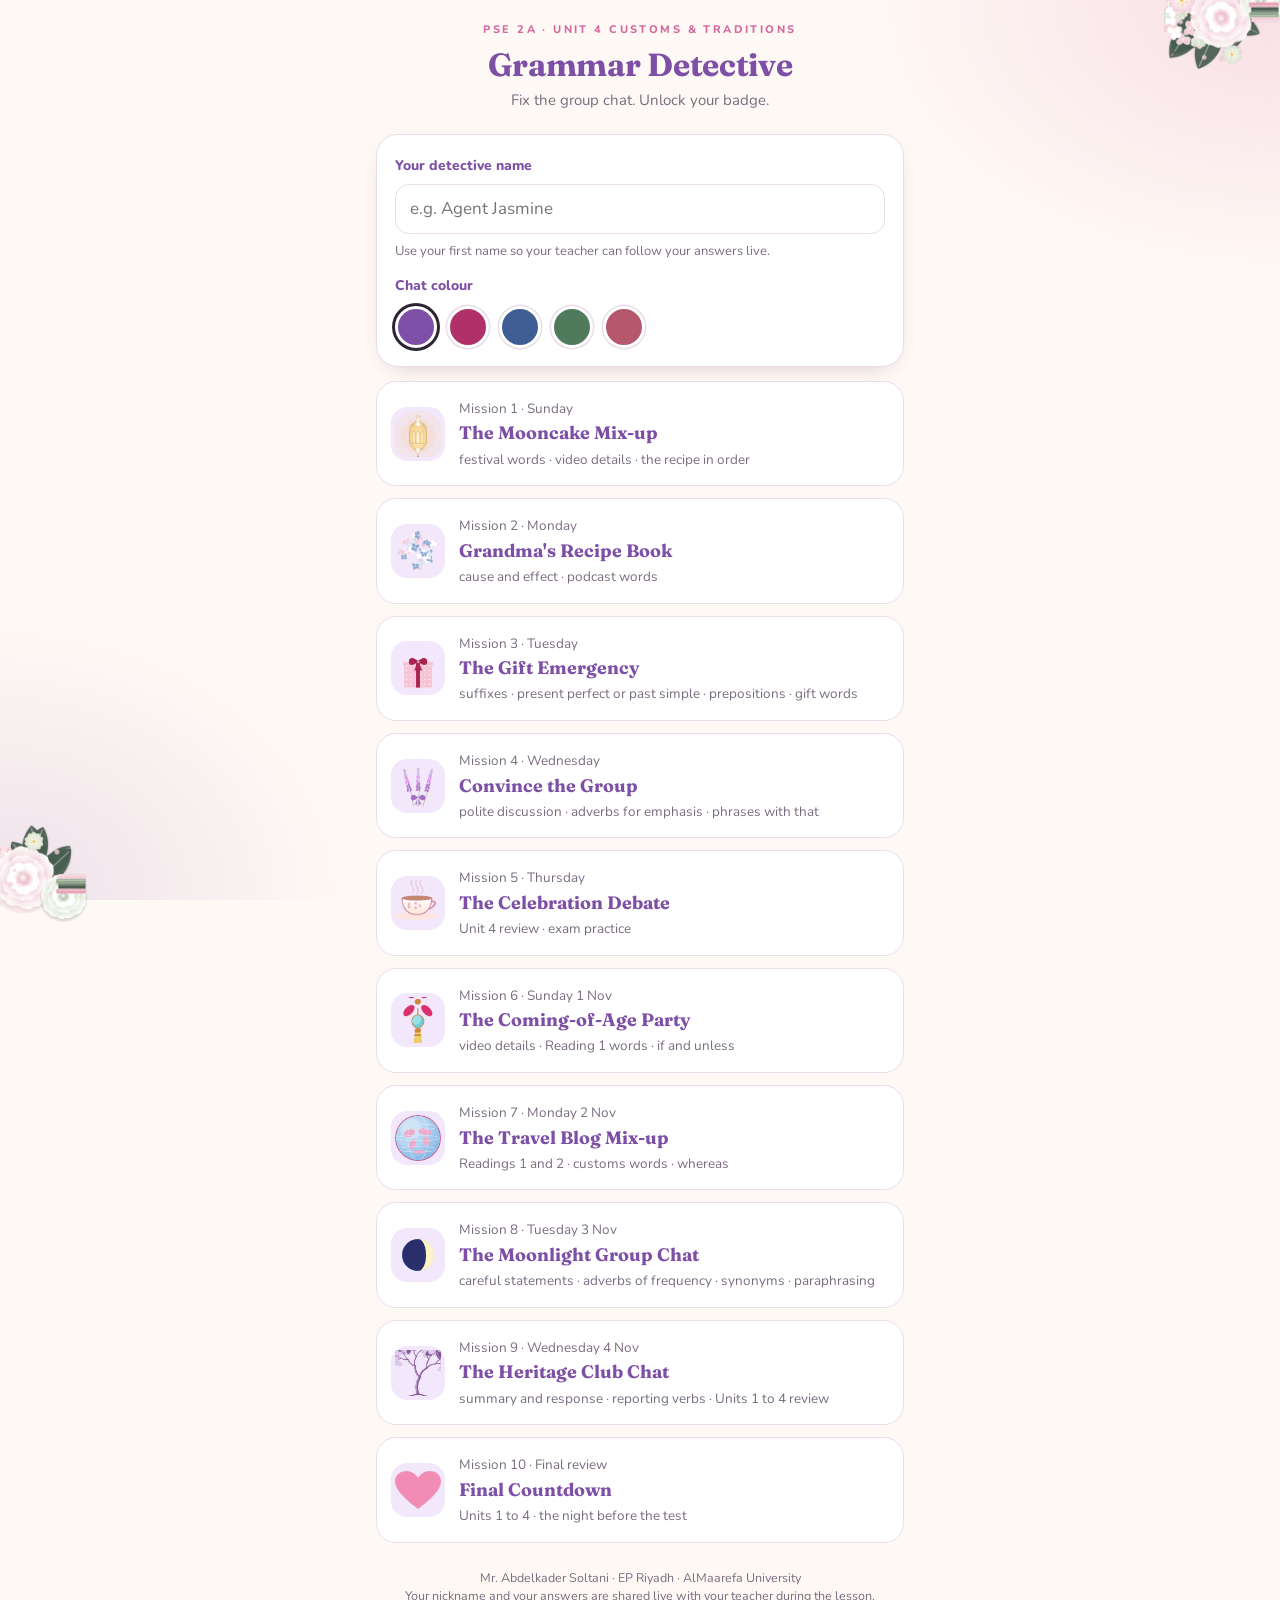
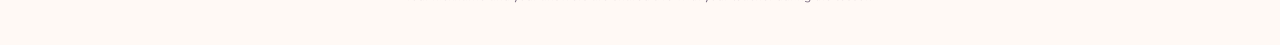
==== index.html @ 307ad235 "Add PSE 1A mission 16 (Route Map) Co-Authored-By: Claude Opus 5.5 <noreply@anthropic.com> Claude-Ses" ====
<!doctype html>
<html lang="en">
<head>
<meta charset="utf-8">
<meta name="viewport" content="width=device-width,initial-scale=1,viewport-fit=cover">
<meta name="robots" content="noindex">
<title>Grammar Detective</title>
<link rel="preconnect" href="https://fonts.googleapis.com">
<link rel="stylesheet" href="https://fonts.googleapis.com/css2?family=Fraunces:opsz,wght@9..144,600;9..144,700&family=Nunito:wght@400;600;700;800&display=swap">
<style>
:root{--ink:#2E2433;--muted:#7A6C80;--paper:#FFF9F5;--card:#FFFFFF;--line:#EADDE8;--good:#3E8E5E;--bad:#C2416B;
  --p:#7E4FA6;--p2:#D46A9F;--soft:#F3E8FB;--bubble:#F7EEFB;--display:"Fraunces",Georgia,serif;--body:"Nunito","Segoe UI",Arial,sans-serif}
[data-c="rose"]{--p:#B0306A;--p2:#E96A98;--soft:#FDE6EF;--bubble:#FFF0F5}
[data-c="pearl"]{--p:#3F5F94;--p2:#D27A9E;--soft:#E6EEF9;--bubble:#EEF3FB}
[data-c="sage"]{--p:#4F7A5C;--p2:#D98AA0;--soft:#E6F0E2;--bubble:#EFF6EC}
[data-c="peach"]{--p:#B5586E;--p2:#E08A6C;--soft:#FFE6DD;--bubble:#FFF1EC}
/*SPORT9*/
[data-c="navy"]{--p:#1F2170;--p2:#D61A96;--soft:#E8E9FB;--bubble:#F2F3FF}
[data-c="magenta"]{--p:#A8106F;--p2:#1A8FAB;--soft:#FBE3F2;--bubble:#FFF0F8}
[data-c="teal"]{--p:#0B6478;--p2:#D61A96;--soft:#DDF4F8;--bubble:#EEFAFC}
[data-c="violet"]{--p:#3E3FC4;--p2:#00A896;--soft:#E7E5FB;--bubble:#F3F2FF}
[data-c="green"]{--p:#0B6E55;--p2:#C8068C;--soft:#DFF5EC;--bubble:#EEFAF5}
body.sport{--paper:#F6F7FF;--line:#DADCF2;--display:"Trebuchet MS","Segoe UI",Arial,sans-serif}
body.sport .deco{display:none}
body.sport::after{content:"";position:fixed;top:-26px;right:-34px;width:140px;height:96px;pointer-events:none;z-index:0;opacity:.6;background:linear-gradient(125deg,transparent 0 28%,#F21AA9 28% 38%,transparent 38% 44%,#23D3DE 44% 54%,transparent 54% 60%,#DFF55F 60% 70%,transparent 70%)}
body.sport header::after{content:"";display:block;width:120px;height:6px;margin:10px auto 0;border-radius:6px;background:linear-gradient(90deg,#3E3FC4 0 25%,#F21AA9 25% 50%,#23D3DE 50% 75%,#DFF55F 75%)}
body.sport h1{letter-spacing:0}
*{box-sizing:border-box}html,body{margin:0}
body{font-family:var(--body);color:var(--ink);background:var(--paper);min-height:100vh;font-size:17px;line-height:1.45}
body::before{content:"";position:fixed;inset:0;pointer-events:none;background:radial-gradient(600px 400px at 100% 0%,color-mix(in srgb,var(--p2) 18%,transparent),transparent 70%),radial-gradient(500px 400px at 0% 100%,color-mix(in srgb,var(--p) 14%,transparent),transparent 70%)}
.wrap{position:relative;max-width:560px;margin:0 auto;padding:0 16px 40px}
.deco{position:fixed;width:150px;pointer-events:none;opacity:.95;z-index:0}.deco.l{left:-34px;bottom:-26px}.deco.r{right:-34px;top:-30px;transform:rotate(180deg)}
header{position:relative;z-index:1;padding:22px 0 8px;text-align:center}
.kick{font-size:11px;letter-spacing:.22em;font-weight:800;color:var(--p2);text-transform:uppercase}
h1{font-family:var(--display);font-size:32px;margin:4px 0 2px;color:var(--p);letter-spacing:-.01em}
.sub{color:var(--muted);font-size:15px;margin:0}
main{position:relative;z-index:1}
.card{background:var(--card);border:1.5px solid var(--line);border-radius:22px;padding:18px;box-shadow:0 8px 24px -14px rgba(60,20,70,.35);margin:14px 0}
label{font-weight:800;font-size:14px;color:var(--p)}
input[type=text]{width:100%;font:inherit;padding:12px 14px;border-radius:14px;border:1.5px solid var(--line);background:#fff;margin:6px 0 2px}
input[type=text]:focus{outline:3px solid color-mix(in srgb,var(--p) 30%,transparent);border-color:var(--p)}
.swatches{display:flex;gap:10px;margin-top:8px;flex-wrap:wrap}
.sw{width:42px;height:42px;border-radius:50%;border:3px solid #fff;box-shadow:0 0 0 1.5px var(--line);cursor:pointer;padding:0}
.sw[aria-pressed="true"]{box-shadow:0 0 0 3px var(--ink)}
.hint{font-size:13px;color:var(--muted);margin-top:6px}
.missions{display:grid;gap:12px}
.mission{display:flex;gap:14px;align-items:center;text-align:left;width:100%;font:inherit;color:inherit;background:#fff;border:1.5px solid var(--line);border-radius:20px;padding:14px;cursor:pointer;transition:transform .15s}
.mission:hover,.mission:focus-visible{transform:translateY(-2px);border-color:var(--p);outline:none}
.mission .ic{flex:0 0 54px;height:54px;border-radius:16px;background:var(--soft);display:grid;place-items:center;overflow:hidden}
.mission .ic img{width:46px;height:46px;object-fit:contain}
.mission b{display:block;font-family:var(--display);font-size:18px;color:var(--p)}
.mission small{color:var(--muted);font-size:13.5px}
.mission .badge{margin-left:auto;font-size:13px;font-weight:800;color:var(--good);white-space:nowrap}
.today{border-color:var(--p2);box-shadow:0 0 0 3px color-mix(in srgb,var(--p2) 25%,transparent)}
.tag{display:inline-block;font-size:11px;font-weight:800;letter-spacing:.08em;color:#fff;background:var(--p2);border-radius:999px;padding:2px 8px;margin-left:6px;vertical-align:2px}
/* chat */
.top{display:flex;align-items:center;gap:10px;position:sticky;top:0;z-index:5;background:color-mix(in srgb,var(--paper) 92%,transparent);backdrop-filter:blur(6px);padding:10px 0;margin:0 -16px;padding-left:16px;padding-right:16px;border-bottom:1px solid var(--line)}
.back{font:inherit;font-weight:800;border:0;background:var(--soft);color:var(--p);border-radius:12px;padding:8px 12px;cursor:pointer}
.grp{flex:1;min-width:0}.grp b{display:block;font-size:15px}.grp small{color:var(--muted);font-size:12.5px}
.prog{display:flex;gap:4px;margin-top:4px}.prog i{flex:1;height:5px;border-radius:9px;background:var(--line)}.prog i.ok{background:var(--good)}.prog i.ko{background:var(--p2)}.prog i.now{background:var(--p)}
.chat{display:flex;flex-direction:column;gap:8px;padding:14px 0 8px}
.msg{max-width:86%;padding:10px 13px;border-radius:18px 18px 18px 6px;background:#fff;border:1px solid var(--line);animation:pop .3s ease-out;font-size:16px}
.msg .who{display:block;font-size:12px;font-weight:800;margin-bottom:2px}
.msg.me{align-self:flex-end;background:var(--p);color:#fff;border-color:var(--p);border-radius:18px 18px 6px 18px}
.msg.me .who{color:#fff;opacity:.85}
.msg.sys{align-self:center;background:var(--soft);border:0;font-size:13px;color:var(--p);font-weight:700;border-radius:999px;padding:5px 12px}
.msg .wrong{background:color-mix(in srgb,var(--bad) 14%,#fff);border-bottom:2px dashed var(--bad);padding:0 3px;border-radius:4px}
.typing{align-self:flex-start;background:#fff;border:1px solid var(--line);border-radius:18px;padding:10px 14px;display:flex;gap:4px}
.typing i{width:7px;height:7px;border-radius:50%;background:var(--muted);animation:blink 1s infinite}.typing i:nth-child(2){animation-delay:.15s}.typing i:nth-child(3){animation-delay:.3s}
@keyframes blink{0%,100%{opacity:.25}50%{opacity:1}}
@keyframes pop{from{opacity:0;transform:translateY(8px) scale(.98)}to{opacity:1;transform:none}}
.task{background:#fff;border:2px solid var(--p);border-radius:22px;padding:16px;margin-top:6px;animation:pop .3s ease-out}
.task h2{font-family:var(--display);font-size:19px;margin:0 0 4px;color:var(--p)}
.task p.q{margin:0 0 12px;font-weight:700}
.opts{display:grid;gap:9px}
.opt{font:inherit;text-align:left;width:100%;padding:12px 14px;border-radius:14px;border:1.5px solid var(--line);background:var(--bubble);cursor:pointer;color:var(--ink)}
.opt:hover,.opt:focus-visible{border-color:var(--p);outline:none}
.opt.ok{background:color-mix(in srgb,var(--good) 16%,#fff);border-color:var(--good);font-weight:800}
.opt.ko{background:color-mix(in srgb,var(--bad) 12%,#fff);border-color:var(--bad);text-decoration:line-through;opacity:.75}
.tiles,.built{display:flex;flex-wrap:wrap;gap:8px}
.built{min-height:52px;border:2px dashed var(--line);border-radius:14px;padding:8px;margin-bottom:10px;background:var(--bubble)}
.tile{font:inherit;font-weight:700;padding:8px 12px;border-radius:12px;border:1.5px solid var(--line);background:#fff;cursor:pointer;color:var(--ink)}
.tile:disabled{opacity:.25;cursor:default}
.built .tile{background:var(--p);color:#fff;border-color:var(--p)}
.row{display:flex;gap:8px;margin-top:12px;flex-wrap:wrap}
.btn{font:inherit;font-weight:800;border:0;border-radius:14px;padding:11px 16px;cursor:pointer;background:var(--p);color:#fff}
.btn.ghost{background:var(--soft);color:var(--p)}
.btn:disabled{opacity:.4;cursor:default}
.fb{margin-top:12px;border-radius:14px;padding:11px 13px;font-size:15px;animation:pop .25s ease-out}
.fb.ok{background:color-mix(in srgb,var(--good) 12%,#fff);border:1.5px solid var(--good)}
.fb.ko{background:color-mix(in srgb,var(--bad) 9%,#fff);border:1.5px solid var(--bad)}
.fb.clue{background:#FFF8E6;border:1.5px dashed #D9A93B}
.shake{animation:shake .35s}@keyframes shake{25%{transform:translateX(-6px)}75%{transform:translateX(6px)}}
.nohint{font-size:12px;font-weight:800;letter-spacing:.06em;color:var(--p2);text-transform:uppercase}
.end{text-align:center}
.medal{width:150px;height:150px;margin:6px auto 8px;border-radius:50%;display:grid;place-items:center;background:radial-gradient(circle at 35% 30%,#fff,var(--soft) 55%,var(--p2));box-shadow:0 0 0 6px #fff,0 0 0 8px var(--p),0 14px 30px -12px var(--p);font-size:62px;animation:pop .5s}
.stars{font-size:30px;color:#E0A526;letter-spacing:4px}.stars .off{color:var(--line)}
.key li{margin:6px 0}.key b{color:var(--good)}
footer{text-align:center;color:var(--muted);font-size:12.5px;margin-top:26px;position:relative;z-index:1}

/* ---------- teacher live board ---------- */
body.live .wrap{max-width:1200px}
body.live .deco{width:120px}
.lv-bar{display:flex;align-items:center;gap:10px;flex-wrap:wrap;justify-content:space-between;margin:6px 0 4px}
.lv-tabs{display:flex;gap:6px;flex-wrap:wrap}
.lv-tabs button{font:inherit;font-weight:800;font-size:14px;border:1.5px solid var(--line);background:#fff;color:var(--p);border-radius:999px;padding:7px 14px;cursor:pointer}
.lv-tabs button[aria-pressed="true"]{background:var(--p);border-color:var(--p);color:#fff}
.lv-tools{display:flex;gap:8px;flex-wrap:wrap;align-items:center}
.lv-tools .btn{padding:8px 14px;font-size:14px}
.dot{display:inline-flex;align-items:center;gap:7px;font-weight:800;font-size:13px;padding:6px 12px;border-radius:999px;background:#fff;border:1.5px solid var(--line);color:var(--muted)}
.dot i{width:10px;height:10px;border-radius:50%;background:#E0A526}
.dot.on{color:var(--good)}.dot.on i{background:var(--good);animation:blink 1.6s infinite}
.lv-link{font-size:14px;color:var(--muted);margin:2px 0 10px}.lv-link b{color:var(--p)}
.legend{display:flex;gap:14px;flex-wrap:wrap;font-size:13px;color:var(--muted);margin:4px 0 12px}
.legend span{display:inline-flex;align-items:center;gap:6px}.legend i{width:14px;height:14px;border-radius:4px;display:inline-block}
.lv-grid{display:grid;grid-template-columns:repeat(auto-fill,minmax(340px,1fr));gap:14px}
.stu{background:#fff;border:1.5px solid var(--line);border-radius:20px;padding:14px 16px;box-shadow:0 8px 24px -16px rgba(60,20,70,.35);animation:pop .3s}
.stu-h{display:flex;align-items:center;gap:10px}
.av{width:38px;height:38px;border-radius:50%;display:grid;place-items:center;color:#fff;font-weight:800;font-size:17px;flex:none}
.stu-h b{font-size:18px;flex:1;min-width:0;overflow:hidden;text-overflow:ellipsis;white-space:nowrap}
.sc{font-family:var(--display);font-size:30px;color:var(--p);line-height:1}.sc small{font-size:15px;color:var(--muted)}
.st{font-size:12.5px;font-weight:800;color:var(--muted)}.st.fin{color:var(--good)}
.cells{display:grid;grid-template-columns:repeat(8,1fr);gap:6px;margin:12px 0 8px}
.cell{position:relative;aspect-ratio:1;border-radius:10px;display:grid;place-items:center;font-weight:800;font-size:15px;background:#F4EEF6;color:#B7A9BD}
.cell.now{background:#fff;color:var(--p);box-shadow:inset 0 0 0 2.5px var(--p);animation:blink 1.4s infinite}
.cell.ok{background:#3E8E5E;color:#fff}.cell.late{background:#E0A526;color:#fff}.cell.bad{background:#C2416B;color:#fff;animation:none}
.cell .bulb{position:absolute;top:-7px;right:-6px;font-size:13px}
.cell .n{position:absolute;bottom:-7px;right:-5px;background:#C2416B;color:#fff;font-size:10px;border-radius:999px;padding:0 5px;border:1.5px solid #fff}
.lastans{font-size:13.5px;color:var(--muted);min-height:20px}.lastans b.k{color:var(--bad)}.lastans b.g{color:var(--good)}
.lv-h2{font-family:var(--display);color:var(--p);font-size:22px;margin:22px 0 4px}
.lv-sub{font-size:13.5px;color:var(--muted);margin:0 0 10px}
.lv-sum{display:grid;grid-template-columns:repeat(auto-fill,minmax(270px,1fr));gap:12px}
.ch{background:#fff;border:1.5px solid var(--line);border-radius:18px;padding:12px 14px;position:relative}
.ch.hot{border-color:var(--bad);box-shadow:0 0 0 3px color-mix(in srgb,var(--bad) 15%,transparent)}
.ch .tag{position:absolute;top:-10px;right:12px;background:var(--bad);color:#fff;font-size:11px;font-weight:800;letter-spacing:.06em;padding:3px 9px;border-radius:999px}
.ch-h{display:flex;gap:8px;align-items:flex-start;font-size:14px}.ch-h .num{flex:none;width:26px;height:26px;border-radius:50%;background:var(--p);color:#fff;display:grid;place-items:center;font-weight:800;font-size:13px}
.ch .wrong{background:color-mix(in srgb,var(--bad) 14%,#fff);border-bottom:2px dashed var(--bad);padding:0 3px;border-radius:4px}
.ch-a{font-size:13.5px;margin:6px 0 0;color:var(--good);font-weight:800}
.stats{display:flex;gap:6px;flex-wrap:wrap;margin-top:8px}.stats span{font-size:12.5px;font-weight:800;border-radius:999px;padding:3px 9px}
.stats .g{background:#E5F3EA;color:#2F7A4B}.stats .a{background:#FDF2D9;color:#9A6B06}.stats .r{background:#FBE3EB;color:#A8325A}.stats .c{background:#F3EEF5;color:var(--muted)}
.wr{margin-top:8px;font-size:13px;color:var(--ink)}.wr q{background:#FBE3EB;border-radius:6px;padding:1px 6px;margin:2px 4px 2px 0;display:inline-block;quotes:none;color:#A8325A}
.feed{background:#fff;border:1.5px solid var(--line);border-radius:18px;padding:6px 14px;max-height:280px;overflow:auto}
.feed div{display:flex;gap:10px;align-items:baseline;font-size:14px;padding:6px 0;border-bottom:1px dashed var(--line)}.feed div:last-child{border:0}
.feed time{font-size:12.5px;color:var(--muted);flex:none;width:70px;font-variant-numeric:tabular-nums}.feed .who{font-weight:800;flex:none}
.empty{text-align:center;padding:30px 16px;color:var(--muted);background:#fff;border:1.5px dashed var(--line);border-radius:20px}
.podium{position:fixed;inset:0;z-index:20;background:color-mix(in srgb,var(--p) 88%,#000);display:grid;place-items:center;animation:pop .35s}
.podium .in{text-align:center;color:#fff;width:min(900px,94vw)}
.podium h2{font-family:var(--display);font-size:40px;margin:0 0 26px}
.steps{display:flex;align-items:flex-end;justify-content:center;gap:16px}
.step{flex:1;max-width:240px}.step .nm{font-weight:800;font-size:22px;margin-bottom:8px}.step .pts{font-size:16px;opacity:.9;margin-bottom:10px}
.step .blk{border-radius:18px 18px 6px 6px;display:grid;place-items:center;font-family:var(--display);font-size:54px;color:var(--p);background:#fff}
.step.p1 .blk{height:230px;background:#FFE7A3}.step.p2 .blk{height:170px;background:#F3EEF5}.step.p3 .blk{height:130px;background:#FBD9C6}
.podium .btn{margin-top:28px;background:#fff;color:var(--p)}
@media (prefers-reduced-motion:reduce){*{animation:none!important;transition:none!important}}
</style>
</head>
<body data-c="lilac">
<img class="deco r" src="[data-uri]" alt="">
<img class="deco l" src="[data-uri]" alt="">
<div class="wrap">
<header>
  <div class="kick">PSE 2A · Unit 4 Customs &amp; Traditions</div>
  <h1>Grammar Detective</h1>
  <p class="sub">Fix the group chat. Unlock your badge.</p>
</header>
<main id="app"></main>
<footer>Mr. Abdelkader Soltani · EP Riyadh · AlMaarefa University<br><span id="privacy">Your nickname and your answers are shared live with your teacher during the lesson.</span></footer>
</div>
<script>
const IMG = { /*IMG9*/ m11: '[data-uri]', m12: '[data-uri]', m13: '[data-uri]', m14: '[data-uri]', m15: '[data-uri]', m16: '[data-uri]', m17: '[data-uri]', m18: '[data-uri]', m19: '[data-uri]', m20: '[data-uri]',  m1: '[data-uri]', m2: '[data-uri]', m3: '[data-uri]', m4: '[data-uri]', m5: '[data-uri]', m6: '[data-uri]', m7: '[data-uri]', m8: '[data-uri]', m9: '[data-uri]', m10: '[data-uri]' };
const FRIENDS = { Reem: '#B0306A', Dana: '#3F5F94', Lama: '#4F7A5C', Noura: '#B5586E', Jood: '#7E4FA6' };
// Each challenge: who says the message, the message (with [[wrong part]] marked), the task, type, options/answer, clue, why.
const MISSIONS = [
 { id: 1, day: 'Sunday', title: 'The Mooncake Mix-up', group: 'Prep Year Girls', focus: 'festival words · video details · the recipe in order',
   intro: [['Reem', 'Girls, did you understand the moon cake video? I wrote some notes but I think I made mistakes 😅'], ['Dana', 'Send them! Let\'s fix them together.']],
   items: [
    { who: 'Reem', msg: 'It is traditionally a [[lantern]] festival: it celebrates the rice and wheat.', q: 'Which word should Reem use?', type: 'choice', opts: ['harvest', 'filling', 'mould'], a: 0,
      clue: 'Farmers cut and collect their crops at this time of year.', why: 'A harvest festival celebrates the crops: the rice and wheat that people grew that year.' },
    { who: 'Dana', msg: 'The chef wraps the filling in a thin [[mould]] of pastry.', q: 'Which word should Dana use?', type: 'choice', opts: ['layer', 'harvest', 'decoration'], a: 0,
      clue: 'It is thin and flat, and it covers something.', why: 'A layer is a thin, flat piece that covers something: a thin layer of pastry.' },
    { who: 'Lama', msg: 'Then he presses each cake into a wooden [[pastry]].', q: 'Which word should Lama use?', type: 'choice', opts: ['filling', 'mould', 'lantern'], a: 1,
      clue: 'We also use one to give ma\'amoul its shape.', why: 'A mould gives food its shape. We use a wooden mould for ma\'amoul too.' },
    { who: 'Noura', msg: 'Most people make moon cakes at home because the recipe is easy 😋', full: true, q: 'Fix Noura\'s message with the facts from the video.', type: 'choice',
      opts: ['Most people buy moon cakes because the recipe is quite complicated.', 'Most people make moon cakes at home because the recipe is quick.', 'Only chefs in Beijing eat moon cakes.'], a: 0,
      clue: 'The narrator says the recipe is "quite complicated".', why: 'Moon cakes are rarely made at home because the recipe is quite complicated, so most people buy them from a shop or a hotel.' },
    { who: 'Jood', msg: 'Where is the festival celebrated?', q: 'Answer Jood with the fact from the video.', type: 'choice',
      opts: ['Only in China.', 'By Chinese people across the world.', 'Only in Hong Kong hotels.'], a: 1,
      clue: 'The narrator says this in the first sentence.', why: '"The Mid-Autumn Festival is celebrated by Chinese people across the world."' },
    { who: 'Dana', msg: 'What does the chef do FIRST? 👩‍🍳', q: 'Choose the first step in the video.', type: 'choice',
      opts: ['He mixes butter with sugar to make a sweet paste.', 'He bakes the cakes in the oven.', 'He brushes the top with egg yolk.'], a: 0,
      clue: 'Before the filling goes inside the pastry, he has to make it.', why: 'First, he makes the filling: he mixes butter with sugar and adds other ingredients to make a thick, sweet paste.' },
    { who: 'Lama', msg: 'The decoration on top is brushed with [[milk]], so it turns golden brown.', q: 'Which word should Lama use?', type: 'choice', opts: ['egg yolk', 'butter', 'tea'], a: 0, noClue: true,
      why: 'The decoration is brushed with egg yolk. In the oven it turns a lovely golden brown.' },
    { who: 'Reem', msg: 'Last one! Build the final step and I\'ll post it on our class page 👇', q: 'Put the words in the right order.', type: 'build', tiles: ['Finally,', 'they leave', 'the cakes', 'for a day', 'or two.'],
      answer: 'Finally, they leave the cakes for a day or two.', noClue: true,
      why: 'Finally = the last step. The cakes are left for a day or two so the butter makes the pastry soft.' }
   ]},
 { id: 2, day: 'Monday', title: 'Grandma\'s Recipe Book', group: 'Prep Year Girls', focus: 'cause and effect · podcast words',
   intro: [['Jood', 'I\'m doing the anthropology podcast homework 🎧'], ['Noura', 'Me too. Why are traditions changing? Let\'s write causes and effects!']],
   items: [
    { who: 'Jood', msg: 'Some traditions [[interact]] because our way of life changes.', q: 'Which phrasal verb did Dr Lee use?', type: 'choice', opts: ['die out', 'grow up', 'find out'], a: 0,
      clue: 'It means "become rare and then disappear".', why: 'Some traditions die out because our way of life changes.' },
    { who: 'Noura', msg: '___ modern kitchens, people don\'t spend days cooking any more.', q: 'Complete Noura\'s message.', type: 'choice', opts: ['Due to', 'That\'s why', 'This means'], a: 0,
      clue: 'The gap comes before a noun phrase (modern kitchens). Which phrase goes before a noun?', why: 'Due to + noun phrase gives the CAUSE: Due to modern kitchens, ...' },
    { who: 'Reem', msg: 'You can find any recipe on the internet. ___ many people don\'t need cookery books.', q: 'Complete Reem\'s message.', type: 'choice', opts: ['Because of', 'Due to', 'This means that'], a: 2,
      clue: 'The gap is followed by a clause (subject + verb): many people don\'t need ...', why: 'This means (that) + clause introduces the EFFECT.' },
    { who: 'Lama', msg: 'Many families eat in restaurants [[because of they are busy]].', q: 'Fix Lama\'s message.', type: 'choice', opts: ['because they are busy', 'due to they are busy', 'that\'s why they are busy'], a: 0,
      clue: 'because + clause (subject + verb). because of + noun.', why: 'because + subject + verb: because they are busy. (because of their busy lives = also correct)' },
    { who: 'Dana', msg: 'My neighbourhood is very ___: people from many cultures live here.', q: 'Choose the podcast word.', type: 'choice', opts: ['political', 'multicultural', 'social'], a: 1,
      clue: 'multi = many. culture = ...', why: 'Multicultural = including people with many different customs and beliefs.' },
    { who: 'Noura', msg: 'Build my sentence for the homework 👇', q: 'Put the words in the right order.', type: 'build', tiles: ['Due to', 'technology,', 'people', 'send', 'messages', 'instead of cards.'],
      answer: 'Due to technology, people send messages instead of cards.', clue: 'Start with the cause: Due to + noun, then the effect.', why: 'Due to technology (cause), people send messages instead of cards (effect).' },
    { who: 'Jood', msg: 'Eid cards are rare now. The reason for this is ___ people send WhatsApp messages.', q: 'Complete the message.', type: 'choice', opts: ['that', 'because of', 'due to'], a: 0, noClue: true,
      why: 'The reason for this is (that) + clause.' },
    { who: 'Reem', msg: 'My mum works late on Wednesdays. ___ we order food that evening.', q: 'Complete the message.', type: 'choice', opts: ['Because of', 'That\'s why', 'Due to'], a: 1, noClue: true,
      why: 'That\'s why + clause introduces the EFFECT of the first sentence.' }
   ]},
 { id: 3, day: 'Tuesday', title: 'The Gift Emergency', group: 'Gift Squad', focus: 'suffixes · present perfect or past simple · prepositions · gift words',
   intro: [['Lama', 'EMERGENCY 🎁 Dana\'s graduation party is on Thursday and we have no gift!'], ['Jood', 'Calm down 😂 Let\'s plan. But first, my messages need fixing...']],
   items: [
    { who: 'Jood', msg: 'Have you ever [[receive]] a handmade gift?', q: 'Choose the correct form.', type: 'choice', opts: ['receive', 'received', 'receiving'], a: 1,
      clue: 'Present perfect = have / has + PAST PARTICIPLE.', why: 'Have you ever + past participle: Have you ever received ...?' },
    { who: 'Lama', msg: 'Yes! My cousin [[has given me a bracelet yesterday]].', q: 'Fix Lama\'s message.', type: 'choice', opts: ['gave me a bracelet yesterday', 'has gave me a bracelet yesterday', 'have given me a bracelet yesterday'], a: 0,
      clue: 'Look at the time word: yesterday. Is it a finished time?', why: 'A finished time (yesterday, last week) = past simple: she gave.' },
    { who: 'Reem', msg: 'Giving gifts is a very [[tradition]] custom here.', q: 'Which word form do we need?', type: 'choice', opts: ['tradition', 'traditional', 'traditionally'], a: 1,
      clue: 'We need an adjective before "custom". Which suffix makes adjectives?', why: 'tradition (noun) + -al = traditional (adjective).' },
    { who: 'Noura', msg: 'Is technology responsible [[of]] changing our gift traditions?', q: 'Which preposition goes with responsible?', type: 'choice', opts: ['for', 'to', 'with'], a: 0,
      clue: 'We heard it in Listening 2: "responsible ___ people\'s changing behaviour".', why: 'responsible for: learn the word together with its preposition.' },
    { who: 'Dana', msg: 'Technology [[changed]] the way we celebrate Eid. Now we send voice notes!', q: 'Fix Dana\'s message.', type: 'choice', opts: ['has changed', 'have changed', 'is changed'], a: 0,
      clue: 'No finished time, and the result is true NOW. Singular subject.', why: 'Present perfect for a past change with a present result: technology has changed.' },
    { who: 'Jood', msg: 'Ask Dana a question for the party 👇', q: 'Put the words in the right order to make a question.', type: 'build', tiles: ['Have', 'you', 'ever', 'been', 'to', 'a graduation party?'],
      answer: 'Have you ever been to a graduation party?', clue: 'Question: Have + you + ever + past participle ...?', why: 'Have + subject + ever + past participle: Have you ever been ...?' },
    { who: 'Lama', msg: 'I [[always enjoy]] choosing gifts for my friends, since I was a child.', q: 'Choose the best form.', type: 'choice', opts: ['have always enjoyed', 'always enjoyed', 'am always enjoy'], a: 0, noClue: true,
      why: 'From the past until now (since I was a child) = present perfect: I have always enjoyed.' },
    { who: 'Reem', msg: 'She remembered I love jasmine and pressed one for me. Such a [[thoughtless]] gift! 😍', q: 'Choose the right word.', type: 'choice', opts: ['thoughtful', 'thoughtless', 'commercial'], a: 0, noClue: true,
      why: 'thought + -ful (full of) = thoughtful: she thought about what you like. Thoughtless is the opposite.' }
   ]},
 { id: 4, day: 'Wednesday', title: 'Convince the Group', group: 'Seminar Group B', focus: 'polite discussion · adverbs for emphasis · phrases with that',
   intro: [['Noura', 'Topic for our seminar: "Have special occasions become too commercial?" 🤔'], ['Dana', 'I have opinions 😂 but let\'s be polite!']],
   items: [
    { who: 'Dana', msg: 'I see your point, [[so]] I think gifts are important.', q: 'Fix Dana\'s polite disagreement.', type: 'choice', opts: ['but', 'and', 'because'], a: 0,
      clue: 'First show respect, then give a DIFFERENT opinion.', why: 'I see your point, BUT ... introduces your own (different) opinion politely.' },
    { who: 'Reem', msg: 'I\'m sorry to ___, but can I say something?', q: 'Complete Reem\'s message.', type: 'choice', opts: ['interact', 'interrupt', 'interest'], a: 1,
      clue: 'It means to stop someone while they are speaking.', why: 'I\'m sorry to interrupt, but ... is a polite way to enter a discussion.' },
    { who: 'Lama', msg: 'Build my opinion 👇', q: 'Put the words in the right order.', type: 'build', tiles: ['I', 'strongly', 'believe', 'that', 'traditions', 'are important.'],
      answer: 'I strongly believe that traditions are important.', clue: 'The adverb goes before the verb: strongly believe.', why: 'I + strongly (adverb) + believe that + clause.' },
    { who: 'Noura', msg: 'Your idea is silly.', q: 'Noura is rude! Which is the POLITE way to disagree?', type: 'choice', opts: ['You\'re wrong.', 'You may be right, but I don\'t agree.', 'That\'s not true at all, stop.'], a: 1,
      clue: 'Respect the other opinion first, then use "but".', why: 'You may be right, but ... respects the other person before you disagree.' },
    { who: 'Jood', msg: '"Everybody knows that people buy gifts because it\'s an obligation."', q: 'Is this a personal opinion (P) or information from other people (O)?', type: 'choice', opts: ['P · personal opinion', 'O · other people'], a: 1,
      clue: 'Who knows? I, or everybody?', why: 'Everybody knows that ... refers to what other people think (O).' },
    { who: 'Dana', msg: 'Which one means I have VERY big doubts? 🤨', q: 'Choose the stronger sentence.', type: 'choice', opts: ['I\'m not really convinced.', 'I\'m really not convinced.'], a: 1,
      clue: 'The position of "really" changes the strength.', why: 'really not = very big doubts. not really = some doubts.' },
    { who: 'Reem', msg: 'I ___ agree. Gifts show you care about people.', q: 'Choose the adverb.', type: 'choice', opts: ['totally', 'total', 'totality'], a: 0, noClue: true,
      why: 'Adverbs for emphasis: I totally / completely agree.' },
    { who: 'Lama', msg: 'I want to share a fact I read, not my own opinion 📰', q: 'Which phrase introduces information from OTHER people?', type: 'choice', opts: ['I\'ve heard that ...', 'I strongly believe that ...', 'Personally, I think that ...'], a: 0, noClue: true,
      why: 'I\'ve heard that / Many people believe that / It\'s a well-known fact that = information from other people (O).' }
   ]},
 { id: 5, day: 'Thursday', title: 'The Celebration Debate', group: 'Prep Year Girls', focus: 'Unit 4 review · exam practice',
   intro: [['Jood', 'Big discussion today and then the review 💪'], ['Lama', 'Final check before the exam. No clues this time for some!']],
   items: [
    { who: 'Lama', msg: 'Due to [[people are busy]], many families buy their Eid sweets.', q: 'Fix Lama\'s message.', type: 'choice', opts: ['their busy lives', 'they are busy', 'because busy'], a: 0,
      clue: 'Due to + a NOUN phrase, not a clause.', why: 'Due to + noun phrase: due to their busy lives. (Because they are busy is also correct.)' },
    { who: 'Dana', msg: 'Shops are full of gifts before Eid. ___ some people think Eid has become too commercial.', q: 'Complete the message.', type: 'choice', opts: ['That\'s why', 'Because of', 'Due to'], a: 0,
      clue: 'A clause follows the gap, and it is the EFFECT.', why: 'That\'s why + clause = effect.' },
    { who: 'Reem', msg: 'Graduation gifts are very ___: young people need them for their new life.', q: 'Choose the word.', type: 'choice', opts: ['practical', 'practically', 'practice'], a: 0,
      clue: 'Adjective after "very".', why: 'practice (n) + -al = practical (adj).' },
    { who: 'Noura', msg: 'I [[never understood]] why some people spend so much on gifts.', q: 'Fix Noura\'s message (it is true from the past until now).', type: 'choice', opts: ['have never understood', 'never understand', 'have never understand'], a: 0,
      clue: 'have + never + past participle.', why: 'Present perfect: I have never understood (TM key, Exercise 5).' },
    { who: 'Jood', msg: 'You\'re wrong about gifts.', q: 'Make Jood polite.', type: 'choice', opts: ['I understand, but I see it differently.', 'No, you\'re wrong.', 'That\'s silly.'], a: 0,
      clue: 'Show you understand first.', why: 'I understand, but ... / I see your point, but ... are polite.' },
    { who: 'Lama', msg: 'Build my argument 👇', q: 'Put the words in the right order.', type: 'build', tiles: ['It\'s a', 'well-known fact', 'that', 'gifts', 'can be', 'expensive.'],
      answer: 'It\'s a well-known fact that gifts can be expensive.', clue: 'It\'s a well-known fact that + clause.', why: 'Phrases with that introduce an idea: It\'s a well-known fact that ...' },
    { who: 'Dana', msg: 'Buying gifts every holiday feels like an ___, not a choice.', q: 'Choose the word.', type: 'choice', opts: ['obligation', 'occasion', 'anniversary'], a: 0, noClue: true,
      why: 'An obligation = something you must do.' },
    { who: 'Reem', msg: 'I ___ disagree that we should stop giving gifts on Mother\'s Day.', q: 'Choose the adverb for emphasis.', type: 'choice', opts: ['absolutely', 'absolute', 'absolutly'], a: 0, noClue: true,
      why: 'I absolutely disagree (stress the adverb: ABsolutely).' }
   ]},
 { id: 6, day: 'Sunday 1 Nov', title: 'The Coming-of-Age Party', group: 'Prep Year Girls', focus: 'video details · Reading 1 words · if and unless',
   intro: [['Lama', 'Did you watch the coming-of-age video? My cousin in Seoul turned 19! 🎉'], ['Reem', 'Let\'s write her a card... but check my notes first 😅']],
   items: [
    { who: 'Reem', msg: 'In Korea, all 19-year-olds celebrate on the same [[month]].', q: 'Fix Reem\'s message with the fact from the video.', type: 'choice', opts: ['day', 'year', 'week'], a: 0,
      clue: 'Exercise 4, sentence 1: they all celebrate together.', why: 'South Korean 19-year-olds celebrate becoming adults on the same day.' },
    { who: 'Dana', msg: 'The traditional hair-changing ceremony is over [[100]] years old!', q: 'Fix Dana\'s number.', type: 'choice', opts: ['1,000', '10', '50'], a: 0,
      clue: 'It is a very, very old ritual: it dates back more than a thousand years.', why: 'The hair-changing ceremony is over 1,000 years old.' },
    { who: 'Lama', msg: 'At the end, the young people [[shake hands with]] their parents.', q: 'What do they really do?', type: 'choice', opts: ['bow to', 'run to', 'wave to'], a: 0,
      clue: 'They bend their body forward to show respect.', why: 'They bow to their parents: they bend forward to show respect.' },
    { who: 'Noura', msg: 'If you [[will visit]] Seoul in May, you will see the ceremony.', q: 'Choose the correct form.', type: 'choice', opts: ['visit', 'will visit', 'visited'], a: 0,
      clue: 'After if, we use the present, not will.', why: 'If + present, will + verb: If you visit Seoul in May, you will see the ceremony.' },
    { who: 'Jood', msg: '[[Unless you don\'t greet]] the oldest person first, my grandmother will be upset.', q: 'Fix Jood\'s message.', type: 'choice', opts: ['Unless you greet', 'Unless you will greet', 'If you greet'], a: 0,
      clue: 'Unless = if not. After unless, use a POSITIVE verb.', why: 'Unless you greet the oldest person first, ... (unless + positive present verb).' },
    { who: 'Reem', msg: 'Build the card message 👇', q: 'Put the words in the right order.', type: 'build', tiles: ['If you', 'come to', 'the party,', 'you will', 'meet', 'my cousins.'],
      answer: 'If you come to the party, you will meet my cousins.', clue: 'If + present first, then a comma, then will + verb.', why: 'If-clause first, then a comma, then will + verb.' },
    { who: 'Dana', msg: 'At the party, friends [[change]] gifts: roses and perfume 🌹', q: 'Choose the word that means give AND receive.', type: 'choice', opts: ['exchange', 'expect', 'greet'], a: 0, noClue: true,
      why: 'exchange = both people give and both people receive.' },
    { who: 'Lama', msg: 'Wear [[casual]] clothes to the ceremony: it is a very serious event.', q: 'Choose the right word.', type: 'choice', opts: ['formal', 'relaxed', 'sporty'], a: 0, noClue: true,
      why: 'formal = serious and very polite: the right clothes and language for important occasions.' }
   ]},
 { id: 7, day: 'Monday 2 Nov', title: 'The Travel Blog Mix-up', group: 'Travel Blog Team ✈️', focus: 'Readings 1 and 2 · customs words · whereas',
   intro: [['Noura', 'Our travel blog post about customs is due tonight ✈️'], ['Jood', 'I wrote notes from the two readings. Please fix them!']],
   items: [
    { who: 'Jood', msg: 'Schmidt says Brazilians are very [[formal]]: they touch a lot.', q: 'Fix Jood\'s note (Reading 1).', type: 'choice', opts: ['informal', 'serious', 'quiet'], a: 0,
      clue: 'They touch a lot and punctuality is not expected on most occasions.', why: 'According to Schmidt, Brazilians are informal people.' },
    { who: 'Noura', msg: 'In Japan, people often touch in public.', full: true, q: 'Fix Noura\'s note with the facts from Reading 1.', type: 'choice',
      opts: ['In Japan, people don\'t touch in public.', 'In Japan, people kiss when they meet.', 'In Japan, touching is very common.'], a: 0,
      clue: 'Japanese culture is exactly the opposite of Brazilian culture.', why: 'Japanese culture is the opposite of Brazil: people don\'t touch in public.' },
    { who: 'Reem', msg: 'In a Saudi business meeting, start with business matters [[immediately]].', q: 'Fix Reem\'s note (Reading 1).', type: 'choice', opts: ['after you ask about the family or health', 'before you say hello', 'and never ask questions'], a: 0,
      clue: 'Personal relationships are very important in Saudi Arabia.', why: 'First ask about the host\'s family or health, then talk about business.' },
    { who: 'Lama', msg: 'Brazilians touch a lot, [[so]] Japanese people don\'t touch in public.', q: 'Choose the best linker for a DIFFERENCE.', type: 'choice', opts: ['whereas', 'because', 'so that'], a: 0,
      clue: 'We compare two cultures that are different.', why: 'whereas shows a contrast between two things.' },
    { who: 'Dana', msg: 'UNESCO made a list to [[forget]] living traditions in danger.', q: 'Fix Dana\'s note (Reading 2).', type: 'choice', opts: ['preserve', 'sell', 'change'], a: 0,
      clue: 'They want to keep these traditions safe for future generations.', why: 'preserve = keep something safe and the same.' },
    { who: 'Jood', msg: 'Build my sentence about falconry 👇', q: 'Put the words in the right order.', type: 'build', tiles: ['Falconry', 'is', 'practised', 'in', 'many', 'countries.'],
      answer: 'Falconry is practised in many countries.', clue: 'Subject first, then the verb: is practised.', why: 'Subject + verb (is practised) + where.' },
    { who: 'Noura', msg: 'My grandparents, my parents and I are three [[generators]] 👵👩👧', q: 'Choose the right word.', type: 'choice', opts: ['generations', 'ceremonies', 'traditions'], a: 0, noClue: true,
      why: 'A generation = people born at about the same time. Grandparents, parents and children = three generations.' },
    { who: 'Reem', msg: 'Songs, food and clothes are important [[aspect]] of our culture.', q: 'Choose the correct form.', type: 'choice', opts: ['aspects', 'aspection', 'aspected'], a: 0, noClue: true,
      why: 'aspect is countable: important aspects (plural) of our culture.' }
   ]},
 { id: 8, day: 'Tuesday 3 Nov', title: 'The Moonlight Group Chat', group: 'Night Owls 🌙', focus: 'careful statements · adverbs of frequency · synonyms · paraphrasing',
   intro: [['Dana', 'Studying late again 🌙 Let\'s check our sentences for tomorrow.'], ['Lama', 'Careful words only! No "all", no "always" 😂']],
   items: [
    { who: 'Dana', msg: '[[All]] young people prefer to send Eid greetings online.', q: 'Make Dana\'s statement careful.', type: 'choice', opts: ['Many', 'Every', 'All of the'], a: 0,
      clue: 'Not 100% true. Choose a quantifier that is not 100%.', why: 'Many young people ... avoids an absolute statement.' },
    { who: 'Lama', msg: 'Saudi culture [[tend to]] be formal.', q: 'Choose the correct form.', type: 'choice', opts: ['tends to', 'tending to', 'is tend to'], a: 0,
      clue: 'Saudi culture = it. He / she / it + s.', why: 'Saudi culture tends to be formal (singular subject: tends).' },
    { who: 'Reem', msg: 'People [[usually are]] late for parties in Brazil.', q: 'Fix the word order.', type: 'choice', opts: ['are usually', 'usually is', 'usual are'], a: 0,
      clue: 'Adverbs of frequency go AFTER be.', why: 'After be: People are usually late.' },
    { who: 'Noura', msg: 'You [[always should]] arrive on time in Japan.', q: 'Fix the word order.', type: 'choice', opts: ['should always', 'always should to', 'should to always'], a: 0,
      clue: 'Adverbs go AFTER modal verbs (can, should, will).', why: 'After a modal: You should always arrive on time.' },
    { who: 'Jood', msg: 'Traffic is a [[very big]] problem in Riyadh.', q: 'Choose the academic synonym.', type: 'choice', opts: ['huge', 'brief', 'separate'], a: 0,
      clue: 'Tuesday\'s synonyms: brief, serious, separate, huge, obvious.', why: 'very big → huge.' },
    { who: 'Dana', msg: 'Paraphrase: "Many young people do not want to learn the old crafts." (Barker, 2018) 👇', q: 'Build the paraphrase.', type: 'build', tiles: ['According to', 'Barker (2018),', 'a lot of', 'young people', 'are not interested in', 'traditional crafts.'],
      answer: 'According to Barker (2018), a lot of young people are not interested in traditional crafts.', clue: 'Start with the reporting phrase, then use synonyms.', why: 'Reporting phrase + synonyms = a good paraphrase with the source.' },
    { who: 'Lama', msg: 'The answer is [[clear]]: we must protect our traditions.', q: 'Choose the academic synonym.', type: 'choice', opts: ['obvious', 'huge', 'brief'], a: 0, noClue: true,
      why: 'clear → obvious.' },
    { who: 'Reem', msg: 'Copying the author\'s exact words without the source is ___ 😬', q: 'Choose the word.', type: 'choice', opts: ['plagiarism', 'paraphrasing', 'a summary'], a: 0, noClue: true,
      why: 'Copying exact words without the source = plagiarism. Paraphrase and always give the source.' }
   ]},
 { id: 9, day: 'Wednesday 4 Nov', title: 'The Heritage Club Chat', group: 'Heritage Club 🌳', focus: 'summary and response · reporting verbs · Units 1 to 4 review',
   intro: [['Jood', 'Heritage Club meeting: we are writing our summaries tonight 🌳'], ['Noura', 'And the test is tomorrow! Let\'s check everything.']],
   items: [
    { who: 'Jood', msg: '[[According to Barker (2018) says that]] songs are important.', q: 'Fix Jood\'s summary sentence.', type: 'choice', opts: ['According to Barker (2018),', 'According to Barker (2018) says,', 'According Barker (2018)'], a: 0,
      clue: 'According to + name, then a comma. No "says".', why: 'According to Barker (2018), songs are important. (Or: Barker (2018) says that ...)' },
    { who: 'Noura', msg: 'Barker (2018) [[argue]] that we must protect our heritage.', q: 'Choose the correct form.', type: 'choice', opts: ['argues', 'arguing', 'are argue'], a: 0,
      clue: 'Barker = he or she: the verb needs -s.', why: 'Barker argues (he / she + -s).' },
    { who: 'Lama', msg: '"In my opinion, the author is right."', q: 'Which paragraph is this sentence for?', type: 'choice', opts: ['the response', 'the summary'], a: 0,
      clue: 'Does a summary include your opinion?', why: 'Opinions go in the response. The summary has only the author\'s ideas.' },
    { who: 'Dana', msg: 'This bus is [[more better]] than the old one.', q: 'Fix Dana\'s message.', type: 'choice', opts: ['better', 'more good', 'the best'], a: 0,
      clue: 'good → ? Never more + -er.', why: 'good → better (comparative). "More better" is always wrong.' },
    { who: 'Reem', msg: 'The flight was cancelled [[because]] the storm.', q: 'Fix Reem\'s message.', type: 'choice', opts: ['because of', 'because it', 'due'], a: 0,
      clue: 'After the gap comes a noun (the storm), not a clause.', why: 'because of + noun: because of the storm.' },
    { who: 'Jood', msg: 'Build our concluding sentence 👇', q: 'Put the words in the right order.', type: 'build', tiles: ['In short,', 'preserving', 'our heritage', 'is not easy,', 'but it is', 'worth the effort.'],
      answer: 'In short, preserving our heritage is not easy, but it is worth the effort.', clue: 'Start with the linker for a conclusion.', why: 'In short, + your opinion in new words = a concluding sentence.' },
    { who: 'Noura', msg: 'Our plans [[depend of]] the weather.', q: 'Choose the correct preposition.', type: 'choice', opts: ['depend on', 'depend in', 'depend at'], a: 0, noClue: true,
      why: 'depend ON: learn the verb together with its preposition.' },
    { who: 'Lama', msg: 'Japan is formal, ___ Brazil is informal.', q: 'Complete Lama\'s message.', type: 'choice', opts: ['whereas', 'both', 'neither'], a: 0, noClue: true,
      why: 'whereas shows a difference between two things.' }
   ]},
 { id: 10, day: 'Final review', title: 'Final Countdown', group: 'Prep Year Girls ⏰', focus: 'Units 1 to 4 · the night before the test',
   intro: [['Reem', 'FINAL COUNTDOWN ⏰ The test is tomorrow!'], ['Lama', 'Eight last checks. Then sleep early 😴']],
   items: [
    { who: 'Reem', msg: 'Riyadh is [[hoter]] than London in summer.', q: 'Fix the spelling.', type: 'choice', opts: ['hotter', 'more hot', 'hottest'], a: 0,
      clue: 'hot: one vowel + one consonant → double the last letter.', why: 'hot → hotter (double t).' },
    { who: 'Lama', msg: 'Traffic congestion [[is caused]] air pollution.', q: 'Fix Lama\'s message.', type: 'choice', opts: ['causes', 'is causing by', 'cause'], a: 0,
      clue: 'The subject (traffic congestion) does the action, and it is singular.', why: 'Traffic congestion causes air pollution. (Or: Air pollution is caused by traffic congestion.)' },
    { who: 'Dana', msg: 'One way to ___ road accidents is better street lights.', q: 'Choose the word.', type: 'choice', opts: ['prevent', 'solve', 'consider'], a: 0,
      clue: 'Stop something BEFORE it happens.', why: 'prevent = stop a problem before it happens.' },
    { who: 'Noura', msg: 'There is heavy traffic ___ in the city centre at rush hour.', q: 'Choose the word partner.', type: 'choice', opts: ['congestion', 'restrictions', 'network'], a: 0,
      clue: 'Too many cars on the road = traffic ...', why: 'traffic congestion (collocation).' },
    { who: 'Jood', msg: 'If scientists [[not find]] new fuels, we won\'t solve pollution.', q: 'Fix Jood\'s message.', type: 'choice', opts: ['don\'t find', 'won\'t find', 'not finding'], a: 0,
      clue: 'If ... not: use don\'t / doesn\'t + verb.', why: 'If scientists don\'t find new fuels, ... (if + present negative).' },
    { who: 'Reem', msg: 'Build the last sentence 👇', q: 'Put the words in the right order.', type: 'build', tiles: ['Cycling', 'to work', 'is', 'a good idea', 'for', 'the environment.'],
      answer: 'Cycling to work is a good idea for the environment.', clue: 'The subject is "Cycling to work".', why: 'Subject (Cycling to work) + verb (is) + the rest.' },
    { who: 'Lama', msg: 'The study [[showed]] that the new road is safer.', q: 'Choose the academic word.', type: 'choice', opts: ['demonstrated', 'operated', 'considered'], a: 0, noClue: true,
      why: 'showed → demonstrated.' },
    { who: 'Dana', msg: 'Unless we [[won\'t protect]] our traditions, they will disappear.', q: 'Fix Dana\'s message.', type: 'choice', opts: ['protect', 'don\'t protect', 'will protect'], a: 0, noClue: true,
      why: 'Unless + positive present verb: Unless we protect our traditions, they will disappear.' }
   ]},
 // PSE1A-START (Unit 5 Sports and Competition, Unlock 2 RW&CT, 8 to 19 November)
 { id: 11, cls: 'PSE 1A', day: 'Sunday 8 Nov', title: 'The Bungee News Desk', group: 'Sports Desk 🏆', focus: 'glossary words · video facts · play, go or do · and, but, However',
   intro: [['Reporter', 'BREAKING NEWS 📰 A 96-year-old man did a bungee jump!'], ['Coach', 'Our story goes online tonight... but first, check our notes 😅']],
   items: [
    { who: 'Reporter', msg: 'Mohr Keet is the world\'s [[first]] bungee jumper!', q: 'Fix the fact from the video.', type: 'choice', opts: ['oldest', 'youngest', 'first'], a: 0,
      clue: 'He broke the record when he was 96.', why: 'Mohr Keet is the world\'s oldest bungee jumper: he jumped at 96.' },
    { who: 'Fan', msg: 'The Bloukrans Bridge is [[116]] metres high 😱', q: 'Fix the number.', type: 'choice', opts: ['216', '160', '96'], a: 0,
      clue: 'Exercise 4, question 1: more than 200 metres.', why: 'The bridge is 216 metres high: one of the highest bungee jumps in the world.' },
    { who: 'Captain', msg: 'I [[go]] football with my friends every Friday ⚽', q: 'Choose the correct verb.', type: 'choice', opts: ['play', 'go', 'do'], a: 0,
      clue: 'Football is a ball game.', why: 'play + ball games and team games: play football.' },
    { who: 'Coach', msg: 'My daughter [[plays]] karate twice a week 🥋', q: 'Choose the correct verb.', type: 'choice', opts: ['does', 'plays', 'goes'], a: 0,
      clue: 'Karate: no ball and no -ing.', why: 'do + other activities: She does karate.' },
    { who: 'Reporter', msg: 'Why did he jump? For the challenge and the [[experiment]].', q: 'Fix the glossary word.', type: 'choice', opts: ['experience', 'exercise', 'experiment'], a: 0,
      clue: 'Something that happens to you and changes how you feel.', why: 'experience = something that happens to you and changes how you feel.' },
    { who: 'Fan', msg: 'The music at the stadium was [[quiet]]. I couldn\'t hear anything! 🔊', q: 'Choose the right word.', type: 'choice', opts: ['deafening', 'injured', 'challenging'], a: 0,
      clue: 'Very, very loud.', why: 'deafening = very loud.' },
    { who: 'Captain', msg: 'Bungee jumping is dangerous[[, however the]] ropes don\'t often break.', q: 'Fix the punctuation.', type: 'choice', opts: ['. However, the', ', however the', '. However the'], a: 0, noClue: true,
      why: 'However starts a NEW sentence: full stop + However + comma.' },
    { who: 'Coach', msg: 'Last one for the website! Build the headline sentence 👇', q: 'Put the words in order. Watch the comma!', type: 'build', tiles: ['Mohr was 96', ',', 'but', 'he', 'was not', 'afraid', '.'],
      answer: 'Mohr was 96, but he was not afraid.', noClue: true, why: 'Two full ideas + , but: Mohr was 96, but he was not afraid.' }
   ]},
 { id: 12, cls: 'PSE 1A', day: 'Monday 9 Nov', title: 'Fireball Arena', group: 'Arena Crew 🔥', focus: 'Reading 1 words · main ideas · plurals and there is / are',
   intro: [['Coach', 'Tonight\'s show: FIVE unusual sports! 🔥🐪🐉'], ['Reporter', 'I wrote the script fast... please fix my mistakes 😬']],
   items: [
    { who: 'Reporter', msg: 'The caber toss is a very [[new]] Scottish sport.', q: 'Fix the word. Think: very, very old.', type: 'choice', opts: ['ancient', 'strange', 'modern'], a: 0,
      clue: 'From a long time ago; very old.', why: 'ancient = from a long time ago. The caber toss is an ancient Scottish sport.' },
    { who: 'Fan', msg: 'The camel wrestling competition [[takes part]] in Ephesus every year.', q: 'Fix the phrase. It means "happens".', type: 'choice', opts: ['takes place', 'takes part', 'throws'], a: 0,
      clue: 'take ___ = happen (for planned events).', why: 'take place = happen: The competition takes place in Ephesus every year.' },
    { who: 'Captain', msg: 'In the caber toss, people [[catch]] a big piece of wood.', q: 'What do they really do?', type: 'choice', opts: ['throw', 'swim', 'take place'], a: 0,
      clue: 'They send it through the air with their hands.', why: 'People compete by throwing the caber as far as they can.' },
    { who: 'Coach', msg: 'Paragraph 5: "The ball is made from coconut shells, and players set the ball on fire." Which title? 🤔', q: 'Choose the title of the paragraph.', type: 'choice', opts: ['Fireball football', 'Dragon boat racing', 'Caber toss'], a: 0, full: true,
      clue: 'Look for the key words: ball + fire.', why: 'Key words ball and fire → Fireball football (Indonesia).' },
    { who: 'Ref', msg: 'There are 22 [[person]] in each dragon boat.', q: 'Fix the plural.', type: 'choice', opts: ['people', 'persons', 'peoples'], a: 0,
      clue: 'person → irregular plural.', why: 'person → people: There are 22 people in each boat.' },
    { who: 'Reporter', msg: 'The website has a lot of new [[informations]].', q: 'Fix the noun.', type: 'choice', opts: ['information', 'informations', 'an information'], a: 0,
      clue: 'Can we count information? 1 information, 2 informations?', why: 'information is uncountable: no -s, no a.' },
    { who: 'Fan', msg: 'There [[is]] many unusual sports in the world.', q: 'Fix the verb.', type: 'choice', opts: ['are', 'is', 'be'], a: 0, noClue: true,
      why: 'There are + plural (many unusual sports).' },
    { who: 'Coach', msg: 'Last one for the show! Build the sentence 👇', q: 'Put the words in order.', type: 'build', tiles: ['There', 'are', 'thousands', 'of people', 'at the race', '.'],
      answer: 'There are thousands of people at the race.', noClue: true, why: 'There are + plural noun (thousands of people).' }
   ]},
 { id: 13, cls: 'PSE 1A', day: 'Tuesday 10 Nov', title: 'Dragon Boat Splash', group: 'River Racers 🐉', focus: 'reading for detail · text type · word order',
   intro: [['Captain', 'Training on the river at 6! 🚣'], ['Coach', 'First, check my notes about the five sports. I think I made some mistakes 🤔']],
   items: [
    { who: 'Coach', msg: 'There are [[25]] people in each dragon boat.', q: 'Fix the number from the text.', type: 'choice', opts: ['22', '25', '12'], a: 0,
      clue: 'Paragraph 3.', why: 'There are 22 people in each boat (paragraph 3).' },
    { who: 'Fan', msg: 'The Polar Bear Plunge club started in [[2003]].', q: 'Fix the year.', type: 'choice', opts: ['1903', '2003', '1993'], a: 0,
      clue: 'Paragraph 2, last sentence.', why: 'The club started in 1903.' },
    { who: 'Reporter', msg: 'In fireball football, the ball is made from [[plastic]].', q: 'What is the ball made from?', type: 'choice', opts: ['coconut shells', 'plastic', 'wood'], a: 0,
      clue: 'Paragraph 5.', why: 'The ball is made from coconut shells, and it is on fire throughout the game.' },
    { who: 'Captain', msg: 'The "Five unusual sports" page is [[an advert]].', q: 'What type of text is it?', type: 'choice', opts: ['an article on a website', 'an advert', 'a text message'], a: 0,
      clue: 'Does it try to sell you something? Look at the menu: HOME, NEWS, CONTACT.', why: 'It gives information (an article) and it is on a website.' },
    { who: 'Fan', msg: 'People [[every Sunday go swimming]] at Coney Island.', q: 'Fix the word order.', type: 'choice', opts: ['go swimming at Coney Island every Sunday', 'every Sunday go swimming', 'go every Sunday swimming'], a: 0, full: true,
      clue: 'Verb + place + time.', why: 'People go swimming at Coney Island every Sunday. (place before time)' },
    { who: 'Coach', msg: 'The water [[often is]] very cold.', q: 'Fix the word order.', type: 'choice', opts: ['is often', 'often is', 'is cold often'], a: 0,
      clue: 'Often comes AFTER be.', why: 'The water is often very cold. (adverb after be)' },
    { who: 'Captain', msg: 'Our coach speaks [[very well English]].', q: 'Fix the word order.', type: 'choice', opts: ['English very well', 'very well English', 'well very English'], a: 0, noClue: true,
      why: 'verb + object + well: He speaks English very well.' },
    { who: 'Reporter', msg: 'Last one! Build my sentence for the website 👇', q: 'Put the words in order.', type: 'build', tiles: ['Thousands of people', 'watch', 'the race', 'in Singapore', 'every year', '.'],
      answer: 'Thousands of people watch the race in Singapore every year.', noClue: true, why: 'S + V + O + place + time.' }
   ]},
 { id: 14, cls: 'PSE 1A', day: 'Wednesday 11 Nov', title: 'Tough Guy Mud Run', group: 'Mud Runners 🏃', focus: 'Reading 2 words · main ideas · can, could, be able to',
   intro: [['Captain', 'We signed up for a mud run!! 😱🏃'], ['Coach', 'Good. Now let\'s check our team plan... carefully 🧐']],
   items: [
    { who: 'Captain', msg: 'There were 3,000 [[organizers]] in the race: they all ran, swam and climbed!', q: 'Fix the word: the people who take part.', type: 'choice', opts: ['participants', 'organizers', 'fans'], a: 0,
      clue: 'They take part in the race.', why: 'participant = a person who takes part. The organizers plan the event.' },
    { who: 'Fan', msg: 'You need to be very [[strange]] for Tough Guy: train every day! 💪', q: 'Choose the right word.', type: 'choice', opts: ['fit', 'strange', 'ancient'], a: 0,
      clue: 'In good health and strong.', why: 'fit = in good health; strong. Runners have to be fit and healthy.' },
    { who: 'Reporter', msg: 'Tough Guy takes place in [[July]], so it is very hot.', q: 'Fix the fact from the text.', type: 'choice', opts: ['January, so it is freezing', 'July, so it is very hot', 'May, so it is warm'], a: 0, full: true,
      clue: 'Paragraph 1: temperatures as low as -6 °C.', why: 'It takes place in January: temperatures are freezing, as low as -6 °C.' },
    { who: 'Coach', msg: 'The Tough Guy [[court]] is 15 kilometres long.', q: 'Fix the word: the area and route of the race.', type: 'choice', opts: ['course', 'court', 'accident'], a: 0,
      clue: 'A golf ____, a race ____.', why: 'course = the area / route for a race. It sounds like "horse".' },
    { who: 'Fan', msg: 'Every year there are [[challenges]]: broken bones and cuts are common 🤕', q: 'Choose the word: bad things that happen by mistake.', type: 'choice', opts: ['accidents', 'challenges', 'participants'], a: 0,
      clue: 'Something bad that happens by mistake and causes injury.', why: 'accident = something bad that happens by mistake and causes injury or damage.' },
    { who: 'Captain', msg: '[[You are able to]] swim 1 kilometre in cold water?', q: 'Fix the question.', type: 'choice', opts: ['Are you able to', 'You are able to', 'Do you able to'], a: 0,
      clue: 'Questions with be: put are BEFORE you.', why: 'Are you able to swim 1 kilometre? (be + subject + able to)' },
    { who: 'Coach', msg: 'After three months of training, you [[will can]] finish the race.', q: 'Fix the verb.', type: 'choice', opts: ['will be able to', 'will can', 'can will'], a: 0, noClue: true,
      why: 'Future ability: will be able to (NOT will can).' },
    { who: 'Reporter', msg: 'Last one for my article. Build the sentence 👇', q: 'Put the words in order.', type: 'build', tiles: ['Last year', ',', 'one-third of the runners', 'were not able to', 'finish', 'the race', '.'],
      answer: 'Last year, one-third of the runners were not able to finish the race.', noClue: true, why: 'Past ability: was / were (not) able to + verb.' }
   ]},
 { id: 15, cls: 'PSE 1A', day: 'Thursday 12 Nov', title: 'Champions Review', group: 'Champions League 🏆', focus: 'Week 1 review: words, reading, grammar',
   intro: [['Coach', 'End of Week 1! 🏆 Time for the champions\' review.'], ['Captain', 'Eight quick fixes and we celebrate 🎉']],
   items: [
    { who: 'Fan', msg: 'We [[play]] skiing in the mountains every winter ⛷️', q: 'Play, go or do?', type: 'choice', opts: ['go', 'play', 'do'], a: 0,
      clue: 'Skiing ends in -ing.', why: 'go + -ing sports: go skiing, go swimming, go cycling.' },
    { who: 'Reporter', msg: 'Mohr Keet was not [[injury]] after his jump at 96.', q: 'Fix the word form.', type: 'choice', opts: ['injured', 'injury', 'injure'], a: 0,
      clue: 'After "was not" we need an adjective.', why: 'injured (adjective): He was not injured. (injury is the noun)' },
    { who: 'Captain', msg: 'The caber toss is an ancient sport from [[Turkey]].', q: 'Fix the country from Reading 1.', type: 'choice', opts: ['Scotland', 'Turkey', 'Indonesia'], a: 0,
      clue: 'Paragraph 4: an ancient ___ sport.', why: 'The caber toss is an ancient Scottish sport (Scotland).' },
    { who: 'Coach', msg: 'Two [[childs]] won medals in the swimming race 🥇', q: 'Fix the plural.', type: 'choice', opts: ['children', 'childs', 'childrens'], a: 0,
      clue: 'child → irregular plural.', why: 'child → children (irregular plural, no -s).' },
    { who: 'Fan', msg: 'There were 400 [[participations]] in the university fun run.', q: 'Fix the word: people who take part.', type: 'choice', opts: ['participants', 'participations', 'participates'], a: 0,
      clue: 'take part → a person = a ...', why: 'participant = a person who takes part. Plural: participants.' },
    { who: 'Reporter', msg: 'Our captain [[often is]] late for training 😅', q: 'Fix the word order.', type: 'choice', opts: ['is often', 'often is', 'is late often'], a: 0,
      clue: 'Often comes after be.', why: 'Adverbs of frequency go after be: She is often late.' },
    { who: 'Captain', msg: 'I love running[[, however]] I don\'t like mud!', q: 'Fix the punctuation.', type: 'choice', opts: ['. However,', ', however', '. However'], a: 0, noClue: true,
      why: 'However starts a new sentence: full stop + However + comma.' },
    { who: 'Coach', msg: 'Final question for the new players. Build it 👇', q: 'Put the words in order.', type: 'build', tiles: ['Are', 'you', 'able to', 'climb', 'this wall', '?'],
      answer: 'Are you able to climb this wall?', noClue: true, why: 'Question with be able to: Are + you + able to + verb?' }
   ]},
 { id: 16, cls: 'PSE 1A', day: 'Sunday 15 Nov', title: 'Route Map', group: 'Fun Run Team 🗺️', focus: 'prepositions of movement · directions · sequencers',
   intro: [['Coach', 'We are planning the route for the university fun run 🏃‍♂️🏃‍♀️'], ['Captain', 'I wrote the directions... can you check the prepositions? 😅']],
   items: [
    { who: 'Captain', msg: 'Start at the gate and run [[across]] the main road for 1 km (don\'t cross it!).', q: 'Fix the preposition: follow the road.', type: 'choice', opts: ['along', 'across', 'over'], a: 0,
      clue: 'You follow a long line (the road). You don\'t go to the other side.', why: 'along = follow a long line: run along the road.' },
    { who: 'Coach', msg: 'Then run [[into]] the library, but don\'t go in.', q: 'Fix the preposition: next to it, then further.', type: 'choice', opts: ['past', 'into', 'through'], a: 0,
      clue: 'You go next to the building and continue.', why: 'past = next to something, then further: run past the library.' },
    { who: 'Reporter', msg: 'Next, crawl [[over]] the low nets on the grass 🪢', q: 'Fix the preposition: below the nets.', type: 'choice', opts: ['under', 'over', 'along'], a: 0,
      clue: 'Low nets: you go BELOW them.', why: 'under = below: crawl under the nets (like Tough Guy).' },
    { who: 'Fan', msg: 'After that, swim [[over]] the small lake to the other side 🏊', q: 'Fix the preposition: a flat surface, side to side.', type: 'choice', opts: ['across', 'over', 'around'], a: 0,
      clue: 'Water is flat: from one side to the other.', why: 'across = from one side to the other (flat): swim across the lake.' },
    { who: 'Captain', msg: 'Then run [[around]] the tunnel: in one side and out of the other.', q: 'Fix the preposition.', type: 'choice', opts: ['through', 'around', 'past'], a: 0,
      clue: 'In one side, out of the other side.', why: 'through = in one side and out of the other: run through the tunnel.' },
    { who: 'Coach', msg: 'Jump [[under]] the small wall, it\'s only 50 cm high!', q: 'Fix the preposition: up and down, side to side.', type: 'choice', opts: ['over', 'under', 'through'], a: 0,
      clue: 'You go up, then down on the other side.', why: 'over = from one side to the other, going up and down: jump over the wall.' },
    { who: 'Reporter', msg: '[[Finally]], the runners start at the main gate.', q: 'Fix the sequencer: it is the FIRST step.', type: 'choice', opts: ['First,', 'Finally,', 'After that,'], a: 0, noClue: true,
      why: 'First, = the first step. Finally, = the last step.' },
    { who: 'Captain', msg: 'Last step for the poster! Build it 👇', q: 'Put the words in order.', type: 'build', tiles: ['Finally', ',', 'run', 'around', 'the track', 'to the finish line', '.'],
      answer: 'Finally, run around the track to the finish line.', noClue: true, why: 'Sequencer + comma + verb + preposition + place.' }
   ]},
 // PSE1A-END
];

// ---------- state ----------
const store = { get(k, d) { try { const v = localStorage.getItem('gd_' + k); return v ? JSON.parse(v) : d; } catch (e) { return d; } },
                set(k, v) { try { localStorage.setItem('gd_' + k, JSON.stringify(v)); } catch (e) {} } };
let me = store.get('me', { name: '', c: 'lilac' });
document.body.dataset.c = me.c;
const app = document.getElementById('app');
const params = new URLSearchParams(location.search);
const esc = s => s.replace(/[&<>"]/g, c => ({ '&': '&amp;', '<': '&lt;', '>': '&gt;', '"': '&quot;' }[c]));
const mark = s => esc(s).replace(/\[\[(.+?)\]\]/g, '<span class="wrong">$1</span>');
const wait = ms => new Promise(r => setTimeout(r, ms));

// ---------- live answers (teacher board at ?live) ----------
// Answers go through ntfy.sh (free, no account) on a private random topic. Only the nickname, the colour and the answers are sent.
const ROOM = (params.get('room') || '').replace(/[^a-z0-9]/gi, '').slice(0, 12);
const LIVE = 'https://ntfy.sh/gd-pse2b-mwqcs8t6yp4ucj' + (ROOM ? '-' + ROOM : '');
let sid = store.get('sid', ''); if (!sid) { sid = Math.random().toString(36).slice(2, 10); store.set('sid', sid); }
let run = 0;
function report(o) {
  try { fetch(LIVE, { method: 'POST', body: JSON.stringify({ v: 1, s: sid, r: run, n: me.name || 'Detective', c: me.c, ...o, t: Date.now() }), keepalive: true }).catch(() => {}); } catch (e) {}
}

/*CLS9*/
MISSIONS.forEach(m => { m.cls = m.cls || 'PSE 2A'; });
const COLORS_2A = [['lilac', '#7E4FA6'], ['rose', '#B0306A'], ['pearl', '#3F5F94'], ['sage', '#4F7A5C'], ['peach', '#B5586E']];
const COLORS_1A = [['navy', '#1F2170'], ['magenta', '#A8106F'], ['teal', '#0B6478'], ['violet', '#3E3FC4'], ['green', '#0B6E55']];
Object.assign(FRIENDS, { Coach: '#1F2170', Captain: '#A8106F', Reporter: '#0B6478', Fan: '#3E3FC4', Ref: '#0B6E55' });
function clsOf(id) { const m = MISSIONS.find(x => x.id === id); return m ? m.cls : (params.get('c') === '1a' ? 'PSE 1A' : 'PSE 2A'); }
function setClass(cls) {
  const sport = cls === 'PSE 1A';
  document.body.classList.toggle('sport', sport);
  const k = document.querySelector('header .kick'), sub = document.querySelector('header .sub');
  if (k && !document.body.classList.contains('live')) k.textContent = sport ? 'PSE 1A · Unit 5 Sports & Competition' : 'PSE 2A · Unit 4 Customs & Traditions';
  if (sub && !document.body.classList.contains('live')) sub.textContent = sport ? 'Fix the team chat. Win your medal.' : 'Fix the group chat. Unlock your badge.';
  const list = sport ? COLORS_1A : COLORS_2A;
  if (!list.some(([c]) => c === me.c)) { me.c = list[0][0]; store.set('me', me); }
  document.body.dataset.c = me.c;
  return list;
}
function home(focus) {
  const done = store.get('done', {});
  const CLS = clsOf(focus); const COLORS = setClass(CLS); const LIST = MISSIONS.filter(m => m.cls === CLS);
  app.innerHTML = `
  <section class="card"><label for="nick">Your detective name</label>
    <input id="nick" type="text" maxlength="18" placeholder="e.g. Agent Jasmine" value="${esc(me.name)}" autocomplete="off">
    <div class="hint">Use your first name so your teacher can follow your answers live.</div>
    <div style="margin-top:12px"><label>Chat colour</label><div class="swatches">${COLORS.map(([k, c]) => `<button class="sw" style="background:${c}" aria-label="${k}" aria-pressed="${me.c === k}" data-c="${k}"></button>`).join('')}</div></div>
  </section>
  <section class="missions">${LIST.map(m => `<button class="mission ${focus === m.id ? 'today' : ''}" data-m="${m.id}">
    <span class="ic"><img src="${IMG['m' + m.id]}" alt=""></span>
    <span><small>Mission ${m.id} · ${m.day}${focus === m.id ? '<span class="tag">TODAY</span>' : ''}</small><b>${m.title}</b><small>${m.focus}</small></span>
    ${done[m.id] != null ? `<span class="badge">★ ${done[m.id]}/8</span>` : ''}</button>`).join('')}</section>`;
  const nick = app.querySelector('#nick');
  nick.addEventListener('input', () => { me.name = nick.value.trim(); store.set('me', me); });
  app.querySelectorAll('.sw').forEach(b => b.onclick = () => { me.c = b.dataset.c; document.body.dataset.c = me.c; store.set('me', me); app.querySelectorAll('.sw').forEach(x => x.setAttribute('aria-pressed', x === b)); });
  app.querySelectorAll('.mission').forEach(b => b.onclick = () => { if (!me.name) { nick.focus(); nick.classList.add('shake'); setTimeout(() => nick.classList.remove('shake'), 400); return; } play(+b.dataset.m); });
  if (focus) app.querySelector('.today')?.scrollIntoView({ block: 'center', behavior: 'smooth' });
}

async function play(id) {
  const M = MISSIONS.find(m => m.id === id); let score = 0; setClass(M.cls);
  history.replaceState(null, '', '?m=' + id + (ROOM ? '&room=' + ROOM : ''));
  run = Date.now(); report({ e: 'start', m: id });
  app.innerHTML = `<div class="top"><button class="back" aria-label="Back to missions">‹</button><div class="grp"><b>${M.group} 💬</b><small>Mission ${M.id} · ${M.title}</small>
    <div class="prog">${M.items.map(() => '<i></i>').join('')}</div></div></div><div class="chat" aria-live="polite"></div><div id="task"></div>`;
  app.querySelector('.back').onclick = () => { history.replaceState(null, '', location.pathname); home(id); };
  const chat = app.querySelector('.chat'), bars = app.querySelectorAll('.prog i'), taskBox = app.querySelector('#task');
  const say = async (who, text, extra = '') => {
    const t = document.createElement('div'); t.className = 'typing'; t.innerHTML = '<i></i><i></i><i></i>'; chat.append(t); t.scrollIntoView({ block: 'end', behavior: 'smooth' });
    await wait(650); t.remove();
    const d = document.createElement('div'); d.className = 'msg ' + extra;
    d.innerHTML = (who ? `<span class="who" style="color:${extra === 'me' ? '#fff' : FRIENDS[who] || 'var(--p)'}">${esc(who)}</span>` : '') + text;
    chat.append(d); d.scrollIntoView({ block: 'end', behavior: 'smooth' });
  };
  const sys = t => { const d = document.createElement('div'); d.className = 'msg sys'; d.textContent = t; chat.append(d); };
  sys(`${me.name || 'Detective'} joined the chat`);
  for (const [w, t] of M.intro) await say(w, esc(t));
  for (let i = 0; i < M.items.length; i++) {
    const it = M.items[i]; bars[i].classList.add('now');
    await say(it.who, mark(it.msg));
    const first = await ask(it, taskBox, i, id);
    bars[i].classList.remove('now'); bars[i].classList.add(first ? 'ok' : 'ko'); if (first) score++;
    await say(me.name || 'Detective', it.type === 'build' ? esc(it.answer) : it.full ? esc(it.opts[it.a]) : (/\[\[|___/.test(it.msg) ? esc(it.msg).replace(/\[\[.+?\]\]|___/, `<b>${esc(it.opts[it.a])}</b>`) : '✓ ' + esc(it.opts[it.a])), 'me');
  }
  report({ e: 'end', m: id, score });
  const done = store.get('done', {}); done[id] = Math.max(done[id] || 0, score); store.set('done', done);
  const stars = score >= 7 ? 3 : score >= 5 ? 2 : 1;
  taskBox.innerHTML = `<section class="card end"><div class="medal" aria-hidden="true">${M.cls === 'PSE 1A' ? '🏅' : '🕵️‍♀️'}</div>
    <h2 style="font-family:var(--display);color:var(--p);margin:6px 0 2px">Case closed, ${esc(me.name || 'Detective')}!</h2>
    <div class="stars" aria-label="${stars} stars">${'★'.repeat(stars)}<span class="off">${'★'.repeat(3 - stars)}</span></div>
    <p><b>${score} / 8</b> correct the first time · Mission ${id}: ${M.title}</p>
    <p class="hint">Show this badge to Mr. Abdelkader. Then explain ONE correction to the class.</p>
    <div class="row" style="justify-content:center"><button class="btn" id="again">Play again</button><button class="btn ghost" id="menu">All missions</button></div></section>`;
  taskBox.scrollIntoView({ behavior: 'smooth' });
  taskBox.querySelector('#again').onclick = () => play(id);
  taskBox.querySelector('#menu').onclick = () => { history.replaceState(null, '', location.pathname); home(id); };
}

function ask(it, box, i, mid) {
  return new Promise(res => {
    let tries = 0;
    const head = `<section class="task"><h2>Challenge ${i + 1} of 8</h2>${it.noClue ? '<div class="nohint">No clues: show what you know</div>' : ''}<p class="q">${esc(it.q)}</p>`;
    const tail = `<div class="row">${it.noClue ? '' : '<button class="btn ghost" id="clue">Give me a clue</button>'}</div><div id="fb"></div></section>`;
    const fb = (cls, html) => { box.querySelector('#fb').innerHTML = `<div class="fb ${cls}">${html}</div>`; };
    const finish = () => { const b = document.createElement('button'); b.className = 'btn'; b.textContent = i === 7 ? 'See my badge' : 'Next message'; b.onclick = () => { box.innerHTML = ''; res(tries === 0); }; box.querySelector('#fb').append(b); b.focus(); };
    if (it.type === 'choice') {
      box.innerHTML = head + `<div class="opts">${it.opts.map((o, k) => `<button class="opt" data-k="${k}">${esc(o)}</button>`).join('')}</div>` + tail;
      box.querySelectorAll('.opt').forEach(b => b.onclick = () => {
        const k = +b.dataset.k;
        report({ e: 'try', m: mid, i, ok: k === it.a ? 1 : 0, first: k === it.a && !tries ? 1 : 0, a: it.opts[k] });
        if (k === it.a) { b.classList.add('ok'); box.querySelectorAll('.opt').forEach(x => x.disabled = true); fb('ok', `<b>${tries ? 'Now you\'ve got it!' : 'Excellent detective work!'}</b> ${esc(it.why)}`); finish(); }
        else { tries++; b.classList.add('ko'); b.disabled = true; box.querySelector('.task').classList.add('shake'); setTimeout(() => box.querySelector('.task')?.classList.remove('shake'), 400);
               fb('ko', `<b>Not quite.</b> ${esc(it.clue || 'Read the message again and try another answer.')}`); }
      });
    } else {
      const order = it.tiles.map((t, k) => k).sort(() => Math.random() - .5);
      box.innerHTML = head + `<div class="built" aria-label="Your sentence"></div><div class="tiles">${order.map(k => `<button class="tile" data-k="${k}">${esc(it.tiles[k])}</button>`).join('')}</div>
        <div class="row"><button class="btn" id="check" disabled>Check</button><button class="btn ghost" id="reset">Clear</button>${it.noClue ? '' : '<button class="btn ghost" id="clue">Give me a clue</button>'}</div><div id="fb"></div></section>`;
      const built = box.querySelector('.built'); const pick = [];
      const sync = () => { box.querySelector('#check').disabled = pick.length !== it.tiles.length; };
      box.querySelectorAll('.tiles .tile').forEach(t => t.onclick = () => {
        t.disabled = true; pick.push(+t.dataset.k);
        const c = document.createElement('button'); c.className = 'tile'; c.textContent = t.textContent;
        c.onclick = () => { if (box.querySelector('#check').dataset.done) return; const k = +t.dataset.k; pick.splice(pick.indexOf(k), 1); c.remove(); t.disabled = false; sync(); };
        built.append(c); sync();
      });
      box.querySelector('#reset').onclick = () => { if (box.querySelector('#check').dataset.done) return; pick.length = 0; built.innerHTML = ''; box.querySelectorAll('.tiles .tile').forEach(t => t.disabled = false); sync(); };
      box.querySelector('#check').onclick = () => {
        const s = pick.map(k => it.tiles[k]).join(' ').replace(/\s+([,.?!])/g, '$1');
        const ok = [it.answer, ...(it.alt || [])].some(a => a.replace(/\s+/g, ' ') === s);
        report({ e: 'try', m: mid, i, ok: ok ? 1 : 0, first: ok && !tries ? 1 : 0, a: s.slice(0, 120) });
        if (ok) { box.querySelector('#check').dataset.done = 1; box.querySelector('#check').disabled = true; built.style.borderColor = 'var(--good)'; fb('ok', `<b>${tries ? 'Now you\'ve got it!' : 'Perfect order!'}</b> ${esc(it.why)}`); finish(); }
        else { tries++; box.querySelector('.task').classList.add('shake'); setTimeout(() => box.querySelector('.task')?.classList.remove('shake'), 400); fb('ko', `<b>Not quite.</b> ${esc(it.clue || 'Think about the word order: who + how often + verb + the rest.')}`); }
      };
    }
    const cl = box.querySelector('#clue'); if (cl) cl.onclick = () => { if (!cl.dataset.used) { cl.dataset.used = 1; report({ e: 'clue', m: mid, i }); } fb('clue', '💡 ' + esc(it.clue)); };
  });
}

function live() {
  const HEX = { lilac: '#7E4FA6', rose: '#B0306A', pearl: '#3F5F94', sage: '#4F7A5C', peach: '#B5586E', navy: '#1F2170', magenta: '#A8106F', teal: '#0B6478', violet: '#3E3FC4', green: '#0B6E55' };
  document.body.classList.add('live'); document.body.dataset.c = 'rose';
  document.querySelector('header').innerHTML = '<div class="kick">Teacher view · live answers</div><h1>Grammar Detective · Live board</h1>';
  const studentLink = location.origin + location.pathname;
  let mf = +params.get('m') || 3, hide = false, showAns = false, es = null, timer = 0; if (clsOf(mf) === 'PSE 1A') document.body.classList.add('sport');
  const CK = 'cut' + ROOM; let cut = store.get(CK, 0);
  const seen = new Set(), S = {}, feed = [];
  document.querySelector('#privacy').textContent = 'Teacher view. Answers arrive live through ntfy.sh on a private topic. Keep this page open during the mission.';
  app.innerHTML = `
    <div class="lv-bar"><div class="lv-tabs">${MISSIONS.filter(m => m.cls === clsOf(mf)).map(m => `<button data-m="${m.id}">Mission ${m.id}</button>`).join('')}</div>
      <div class="lv-tools"><span class="dot" id="dot"><i></i><span>Connecting…</span></span>
        <button class="btn" id="pod">🏆 Podium</button><button class="btn ghost" id="ans">Show answers</button><button class="btn ghost" id="hide">Hide names</button><button class="btn ghost" id="clr">Clear board</button></div></div>
    <p class="lv-link" id="lnk"></p>
    <div class="legend"><span><i style="background:#3E8E5E"></i>right first time</span><span><i style="background:#E0A526"></i>right after a mistake</span><span><i style="background:#C2416B"></i>wrong, still trying</span><span>💡 clue used</span><span><i style="box-shadow:inset 0 0 0 2px var(--p)"></i>working on it now</span></div>
    <div class="lv-grid" id="grid"></div>
    <h2 class="lv-h2">Class summary · challenge by challenge</h2><p class="lv-sub">Use it for feedback: the red card is the challenge with the most wrong answers. The quotes show the exact wrong answers your students chose.</p>
    <div class="lv-sum" id="sum"></div>
    <h2 class="lv-h2">Latest answers</h2><div class="feed" id="feed"></div>`;
  const $ = q => app.querySelector(q);
  const tabs = () => app.querySelectorAll('.lv-tabs button').forEach(b => b.setAttribute('aria-pressed', +b.dataset.m === mf));
  app.querySelectorAll('.lv-tabs button').forEach(b => b.onclick = () => { mf = +b.dataset.m; history.replaceState(null, '', '?live&m=' + mf + (ROOM ? '&room=' + ROOM : '')); tabs(); draw(); });
  $('#hide').onclick = () => { hide = !hide; $('#hide').textContent = hide ? 'Show names' : 'Hide names'; draw(); };
  $('#ans').onclick = () => { showAns = !showAns; $('#ans').textContent = showAns ? 'Hide answers' : 'Show answers'; draw(); };
  $('#clr').onclick = () => { cut = Date.now(); store.set(CK, cut); for (const k in S) delete S[k]; feed.length = 0; draw(); connect(); };
  $('#pod').onclick = podium;
  const dot = (on, txt) => { const d = $('#dot'); d.classList.toggle('on', on); d.querySelector('span').textContent = txt; };

  function slot(o) {
    const P = S[o.s] = S[o.s] || { n: o.n, c: o.c, m: {} }; P.n = o.n || P.n; P.c = o.c || P.c;
    let R = P.m[o.m];
    if (!R || o.r > R.r) { R = P.m[o.m] = { r: o.r, round: R ? R.round + 1 : 1, items: Array.from({ length: 8 }, () => ({ st: '', wrong: [], clue: 0 })), cur: 0, done: 0, score: 0, at: 0, last: null }; }
    return o.r < R.r ? null : R;
  }
  function ingest(o, T) {
    if (!o.s || !o.m) return; const R = slot(o); if (!R) return;
    if (o.e === 'try') {
      const x = R.items[o.i]; if (!x) return;
      if (o.ok) { x.st = x.wrong.length ? 'late' : 'ok'; R.cur = Math.min(7, o.i + 1); } else { x.st = 'bad'; x.wrong.push(o.a); R.cur = o.i; }
      R.last = { ok: o.ok, i: o.i, a: o.a };
    } else if (o.e === 'clue') { const x = R.items[o.i]; if (x) x.clue = 1; R.cur = o.i; }
    else if (o.e === 'end') { R.done = 1; R.score = o.score; R.at = T; }
    feed.unshift({ T, s: o.s, m: o.m, e: o.e, i: o.i, ok: o.ok, a: o.a, score: o.score }); if (feed.length > 200) feed.pop();
  }
  const people = () => Object.entries(S).filter(([, P]) => P.m[mf]).sort((a, b) => a[1].n.localeCompare(b[1].n));
  const label = (sid, P) => hide ? 'Detective ' + (people().findIndex(([k]) => k === sid) + 1) : P.n;
  const firstRight = R => R.items.filter(x => x.st === 'ok').length;

  function draw() {
    tabs();
    const M = MISSIONS.find(m => m.id === mf);
    $('#lnk').innerHTML = `Mission ${mf} · <b>${esc(M.title)}</b> · student link: <b>${esc(studentLink.replace(/^https?:\/\//, ''))}?m=${mf}</b>`;
    const list = people();
    $('#grid').innerHTML = list.length ? list.map(([sid, P]) => {
      const R = P.m[mf], sc = R.done ? R.score : firstRight(R), col = HEX[P.c] || '#7E4FA6', nm = label(sid, P);
      const cells = R.items.map((x, k) => `<div class="cell ${x.st || (!R.done && k === R.cur ? 'now' : '')}" title="${esc(x.wrong.join(' | '))}">${k + 1}${x.clue ? '<span class="bulb">💡</span>' : ''}${x.wrong.length ? `<span class="n">${x.wrong.length}</span>` : ''}</div>`).join('');
      const L = R.last;
      return `<div class="stu"><div class="stu-h"><span class="av" style="background:${col}">${esc(nm.slice(0, 1).toUpperCase())}</span><b>${esc(nm)}</b>
        <span class="st ${R.done ? 'fin' : ''}">${R.done ? '✓ Finished' : 'Challenge ' + (R.cur + 1) + ' of 8'}${R.round > 1 ? ' · round ' + R.round : ''}</span><span class="sc">${sc}<small>/8</small></span></div>
        <div class="cells">${cells}</div>
        <div class="lastans">${L ? `Last answer (challenge ${L.i + 1}): ${L.ok ? '<b class="g">✓</b>' : '<b class="k">✗</b>'} “${esc(L.a || '')}”` : 'Started the mission…'}</div></div>`;
    }).join('') : `<div class="empty">Waiting for students…<br>They open <b>${esc(studentLink.replace(/^https?:\/\//, ''))}?m=${mf}</b>, type their first name and start Mission ${mf}.</div>`;
    // class summary
    const stats = M.items.map(() => ({ g: 0, a: 0, r: 0, c: 0, w: {} }));
    list.forEach(([, P]) => P.m[mf].items.forEach((x, k) => { const t = stats[k]; if (x.st === 'ok') t.g++; if (x.st === 'late') t.a++; t.r += x.wrong.length; t.c += x.clue; x.wrong.forEach(w => t.w[w] = (t.w[w] || 0) + 1); }));
    const hot = Math.max(0, ...stats.map(t => t.r)); let tagged = false;
    $('#sum').innerHTML = M.items.map((it, k) => {
      const t = stats[k], isHot = hot > 0 && t.r === hot && !tagged; if (isHot) tagged = true;
      const ans = it.type === 'build' ? it.answer : it.opts[it.a];
      const ws = Object.entries(t.w).sort((a, b) => b[1] - a[1]);
      return `<div class="ch ${isHot ? 'hot' : ''}">${isHot ? '<span class="tag">FOCUS HERE</span>' : ''}<div class="ch-h"><span class="num">${k + 1}</span><span>${mark(it.msg)}</span></div>
        ${showAns ? `<div class="ch-a">✓ ${esc(ans)}</div>` : ''}
        <div class="stats"><span class="g">✓ ${t.g}</span><span class="a">↺ ${t.a}</span><span class="r">✗ ${t.r}</span><span class="c">💡 ${t.c}</span></div>
        ${ws.length ? `<div class="wr">${ws.map(([w, n]) => `<q>${esc(w)}${n > 1 ? ' ×' + n : ''}</q>`).join('')}</div>` : ''}</div>`;
    }).join('');
    // feed
    const f = feed.filter(x => x.m === mf).slice(0, 40);
    $('#feed').innerHTML = f.length ? f.map(x => {
      const P = S[x.s]; if (!P) return ''; const tm = new Date(x.T).toLocaleTimeString('en-GB', { hour: '2-digit', minute: '2-digit', second: '2-digit', hour12: false });
      const what = x.e === 'start' ? '▶ started the mission' : x.e === 'end' ? `🏁 finished · <b>${x.score}/8</b>` : x.e === 'clue' ? `💡 used the clue · challenge ${x.i + 1}` : `${x.ok ? '<b style="color:var(--good)">✓</b>' : '<b style="color:var(--bad)">✗</b>'} challenge ${x.i + 1} · “${esc(x.a || '')}”`;
      return `<div><time>${tm}</time><span class="who" style="color:${HEX[P.c] || 'var(--p)'}">${esc(label(x.s, P))}</span><span>${what}</span></div>`;
    }).join('') : '<div><span style="color:var(--muted)">No answers yet.</span></div>';
  }
  const schedule = () => { clearTimeout(timer); timer = setTimeout(draw, 120); };

  function podium() {
    const list = people().map(([sid, P]) => { const R = P.m[mf]; return { nm: label(sid, P), sc: R.done ? R.score : firstRight(R), done: R.done, at: R.at || 9e15 }; })
      .sort((a, b) => b.done - a.done || b.sc - a.sc || a.at - b.at).slice(0, 3);
    const order = [[list[1], 'p2', 2], [list[0], 'p1', 1], [list[2], 'p3', 3]];
    const o = document.createElement('div'); o.className = 'podium';
    o.innerHTML = `<div class="in"><h2>🏆 Top detectives · Mission ${mf}</h2><div class="steps">${order.map(([p, cls, n]) => p ? `<div class="step ${cls}"><div class="nm">${esc(p.nm)}</div><div class="pts">${p.sc}/8 ${p.done ? '' : '(still playing)'}</div><div class="blk">${n}</div></div>` : '').join('')}</div>
      ${list.length ? '' : '<p>No results yet.</p>'}<button class="btn" id="close">Back to the board</button></div>`;
    document.body.append(o); o.querySelector('#close').onclick = () => o.remove();
  }

  function connect() {
    if (es) es.close();
    const since = cut ? Math.floor(cut / 1000) : '12h';
    es = new EventSource(`${LIVE}/sse?since=${since}`);
    es.onopen = () => dot(true, 'Live');
    es.onerror = () => dot(false, 'Reconnecting…');
    es.onmessage = ev => {
      try {
        const d = JSON.parse(ev.data); if (d.event !== 'message' || seen.has(d.id)) return; seen.add(d.id);
        const T = d.time * 1000; if (T < cut) return;
        const o = JSON.parse(d.message); if (!o || o.v !== 1) return;
        ingest(o, T); schedule();
      } catch (e) {}
    };
  }
  draw(); connect();
}

function key() {
  app.innerHTML = MISSIONS.map(m => `<section class="card key"><h2 style="font-family:var(--display);color:var(--p);margin:0">Mission ${m.id} · ${m.title}</h2><small>${m.day} · ${m.focus}</small><ol>${m.items.map(it =>
    `<li>${esc(it.msg.replace(/\[\[(.+?)\]\]/g, '$1'))} → <b>${esc(it.type === 'build' ? it.answer : it.opts[it.a])}</b><br><small>${esc(it.why)}</small></li>`).join('')}</ol></section>`).join('');
}

if (params.has('live')) live();
else if (params.has('key')) key();
else { const m = +params.get('m'); if (m && me.name) play(m); else home(m || 0); }
</script>
</body>
</html>
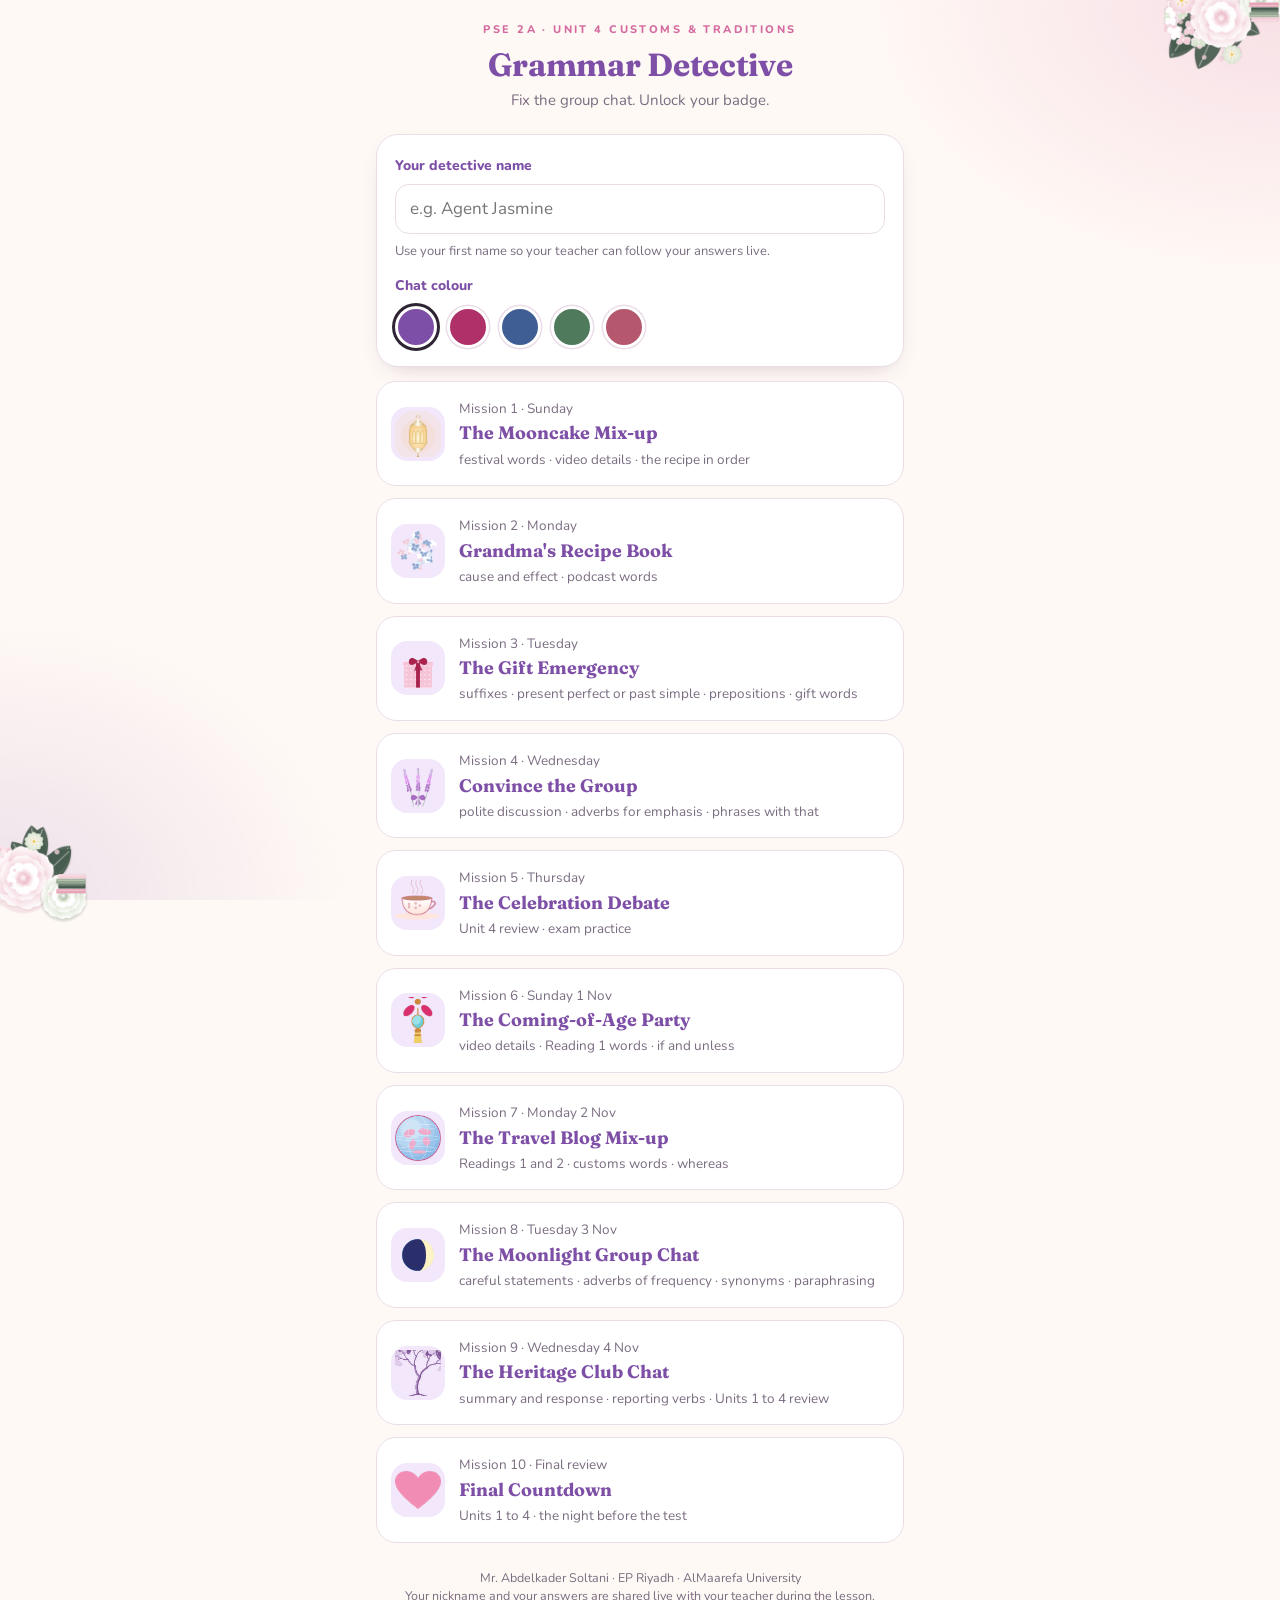
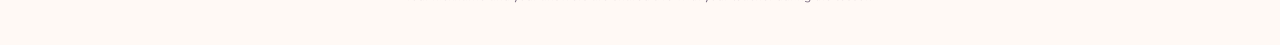
==== commit e9a5411a: "Add PSE 1A mission 18 (Gym Steps) Co-Authored-By: Claude Opus 5.5 <noreply@anthropic.com> Claude-Ses" ====
--- a/index.html
+++ b/index.html
@@ -497,6 +497,46 @@
     { who: 'Captain', msg: 'Last step for the poster! Build it 👇', q: 'Put the words in order.', type: 'build', tiles: ['Finally', ',', 'run', 'around', 'the track', 'to the finish line', '.'],
       answer: 'Finally, run around the track to the finish line.', noClue: true, why: 'Sequencer + comma + verb + preposition + place.' }
    ]},
+ { id: 17, cls: 'PSE 1A', day: 'Monday 16 Nov', title: 'Triathlon City', group: 'Sydney Tri Crew 🚴', focus: 'analyzing the diagram · prepositions · subject and verb agreement',
+   intro: [['Reporter', 'Live from Sydney! 🇦🇺 The triathlon starts in 10 minutes!'], ['Coach', 'Check my race notes before I post them, please 🙏']],
+   items: [
+    { who: 'Coach', msg: 'The athletes [[run]] 1,500 metres across the bay.', q: 'Fix the verb. Look at the key: blue line in the water.', type: 'choice', opts: ['swim', 'run', 'cycle'], a: 0,
+      clue: 'The blue dotted line is in the water.', why: 'Blue = swim: they swim 1,500 metres (1 lap).' },
+    { who: 'Fan', msg: 'They cycle [[10 kilometres]] in 3 laps 🚴', q: 'Fix the distance from the key.', type: 'choice', opts: ['40 kilometres', '10 kilometres', '1,500 metres'], a: 0,
+      clue: 'Yellow line in the key.', why: 'Cycle: 40 km (3 laps). Run: 10 km (2 laps).' },
+    { who: 'Reporter', msg: 'Next, they cycle [[over]] the tunnel.', q: 'Fix the preposition.', type: 'choice', opts: ['through', 'over', 'along'], a: 0,
+      clue: 'A tunnel: in one side and out of the other.', why: 'through the tunnel; over / across the bridge.' },
+    { who: 'Captain', msg: 'The race [[start]] near the Opera House.', q: 'Fix the verb.', type: 'choice', opts: ['starts', 'start', 'starting'], a: 0,
+      clue: 'The race = one thing → verb + s.', why: 'Singular subject → verb + s: The race starts...' },
+    { who: 'Fan', msg: 'The athletes [[swims]] really fast! 🏊', q: 'Fix the verb.', type: 'choice', opts: ['swim', 'swims', 'swiming'], a: 0,
+      clue: 'The athletes = many → no s.', why: 'Plural subject → no s: The athletes swim.' },
+    { who: 'Coach', msg: 'Swimming and cycling [[is]] my favourite parts.', q: 'Fix the verb.', type: 'choice', opts: ['are', 'is', 'be'], a: 0,
+      clue: 'A and B = two things.', why: 'A and B = plural: Swimming and cycling are...' },
+    { who: 'Reporter', msg: 'The information about the course [[are]] on the website.', q: 'Fix the verb.', type: 'choice', opts: ['is', 'are', 'were'], a: 0, noClue: true,
+      why: 'information is uncountable → singular verb: The information is...' },
+    { who: 'Captain', msg: 'Last line for the live report. Build it 👇', q: 'Put the words in order.', type: 'build', tiles: ['Finally', ',', 'the runners', 'run', 'along', 'the road', 'to the finish', '.'],
+      answer: 'Finally, the runners run along the road to the finish.', noClue: true, why: 'Sequencer + comma + subject + verb (agreement) + preposition + place.' }
+   ]},
+ { id: 18, cls: 'PSE 1A', day: 'Tuesday 17 Nov', title: 'Gym Steps', group: 'Gym Crew 🏋️', focus: 'ordering a process · unrelated information · spelling',
+   intro: [['Coach', 'New poster for the gym: "How to lift a weight safely" 🏋️'], ['Captain', 'I wrote it... but something is wrong. Help! 😬']],
+   items: [
+    { who: 'Captain', msg: '[[Finally]], lift the weight onto your shoulders.', q: 'This is the FIRST step. Fix the transition word.', type: 'choice', opts: ['First,', 'Finally,', 'After that,'], a: 0,
+      clue: 'Which word starts a process?', why: 'First, = the first step. Finally, = the last step.' },
+    { who: 'Coach', msg: 'Next[[ ]]lift the weight above your head.', q: 'What is missing after Next?', type: 'choice', opts: [', (a comma)', '. (a full stop)', 'nothing'], a: 0, full: true,
+      clue: 'Look at the rule on page 118.', why: 'Transition word at the beginning + a comma: Next, lift the weight...' },
+    { who: 'Fan', msg: 'Then, hold it above your head. [[My brother goes to the gym every day.]]', q: 'Task: HOW to lift a weight. Is the second sentence related?', type: 'choice', opts: ['No: it is a personal story. Delete it.', 'Yes: it is a step.', 'Yes: it is advice.'], a: 0, full: true,
+      clue: 'Is it a step or advice for a step?', why: 'A personal story is not related to HOW to lift a weight: delete it.' },
+    { who: 'Reporter', msg: 'It is important to keep your back straight.', q: 'Related to the task (how to lift a weight)?', type: 'choice', opts: ['Yes: it is advice for a step.', 'No: it is an opinion.', 'No: it is history.'], a: 0, full: true,
+      clue: '"It is important to..." gives advice.', why: 'Advice for a step is related: keep it.' },
+    { who: 'Captain', msg: 'Weightlifting is a very [[chalenging]] sport.', q: 'Fix the spelling.', type: 'choice', opts: ['challenging', 'chalenging', 'challanging'], a: 0,
+      clue: 'chaLLenge + ing.', why: 'challenging: double l, then e.' },
+    { who: 'Coach', msg: 'There was an [[acident]] in the gym, but nobody was hurt.', q: 'Fix the spelling.', type: 'choice', opts: ['accident', 'acident', 'accidant'], a: 0,
+      clue: 'Double c.', why: 'accident: double c, -dent.' },
+    { who: 'Fan', msg: '[[Finaly]], drop the weight to the ground.', q: 'Fix the spelling.', type: 'choice', opts: ['Finally,', 'Finaly,', 'Finnaly,'], a: 0, noClue: true,
+      why: 'final + ly = finally (double l).' },
+    { who: 'Captain', msg: 'Last line of the poster. Build it 👇', q: 'Put the words in order.', type: 'build', tiles: ['After that', ',', 'hold', 'the weight', 'above your head', 'for 3 seconds', '.'],
+      answer: 'After that, hold the weight above your head for 3 seconds.', noClue: true, why: 'Transition word + comma + verb + object + place + time.' }
+   ]},
  // PSE1A-END
 ];
 
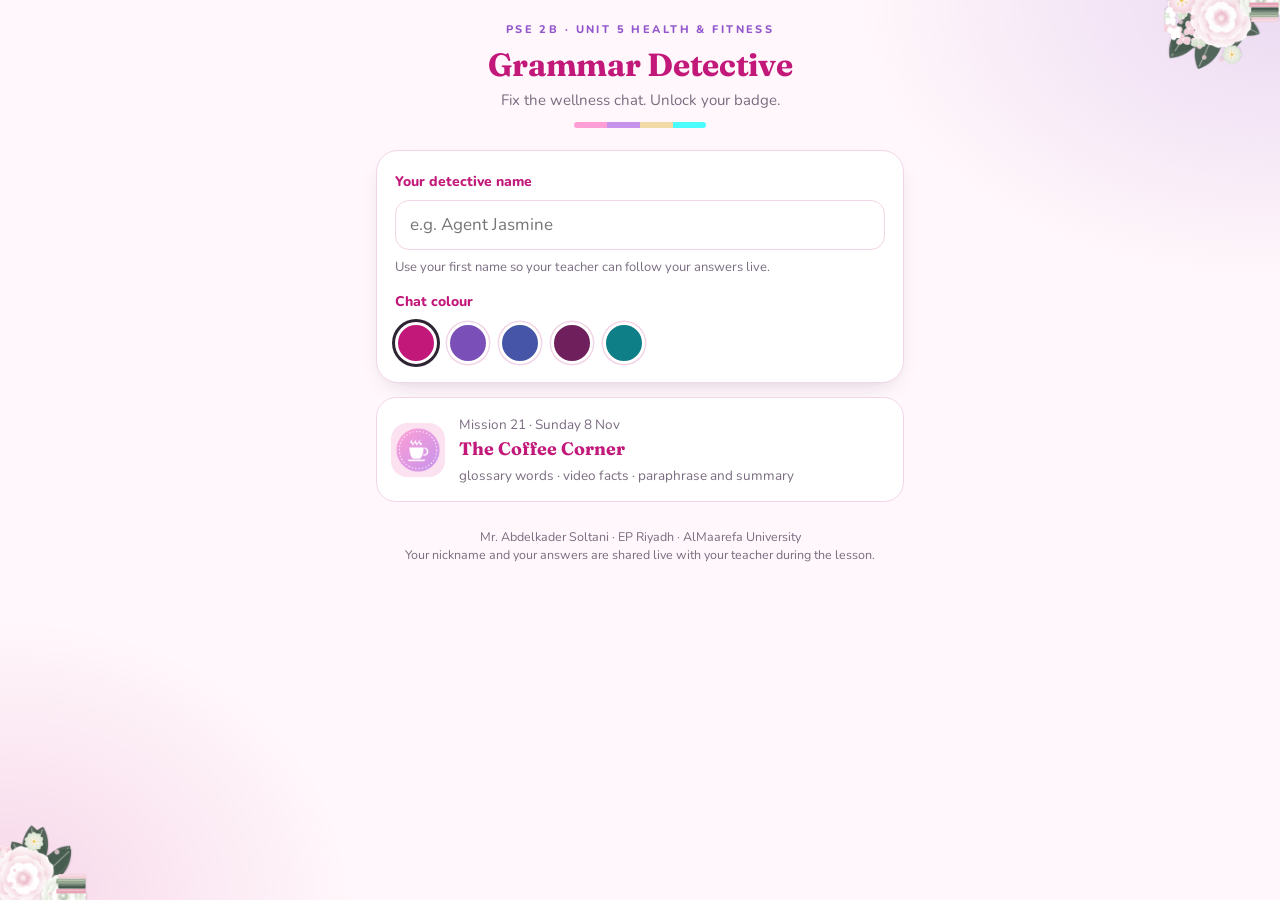
==== commit b26df2ec: "Add PSE 2B class (Unit 5 Health & Fitness) and mission 21 (The Coffee Corner); shuffle answer option" ====
--- a/index.html
+++ b/index.html
@@ -25,6 +25,14 @@
 body.sport::after{content:"";position:fixed;top:-26px;right:-34px;width:140px;height:96px;pointer-events:none;z-index:0;opacity:.6;background:linear-gradient(125deg,transparent 0 28%,#F21AA9 28% 38%,transparent 38% 44%,#23D3DE 44% 54%,transparent 54% 60%,#DFF55F 60% 70%,transparent 70%)}
 body.sport header::after{content:"";display:block;width:120px;height:6px;margin:10px auto 0;border-radius:6px;background:linear-gradient(90deg,#3E3FC4 0 25%,#F21AA9 25% 50%,#23D3DE 50% 75%,#DFF55F 75%)}
 body.sport h1{letter-spacing:0}
+/*WELL10*/
+[data-c="berry"]{--p:#C2187A;--p2:#9257CC;--soft:#FCE1F0;--bubble:#FFF2F9}
+[data-c="lavender"]{--p:#7A4FB8;--p2:#DB3D96;--soft:#EEE6FA;--bubble:#F7F2FF}
+[data-c="periwinkle"]{--p:#4655A8;--p2:#D2678E;--soft:#E6E8F8;--bubble:#F3F4FF}
+[data-c="plum"]{--p:#6E1F5C;--p2:#C9962E;--soft:#F5E3EF;--bubble:#FFF4FA}
+[data-c="aqua"]{--p:#0E7F86;--p2:#EC3399;--soft:#DDF6F6;--bubble:#F0FCFC}
+body.well{--paper:#FFF7FB;--line:#F2D5E6}
+body.well header::after{content:"";display:block;width:132px;height:6px;margin:10px auto 0;border-radius:6px;background:linear-gradient(90deg,#FF9FD6 0 25%,#C693EC 25% 50%,#F1DAA5 50% 75%,#4BFCFC 75%)}
 *{box-sizing:border-box}html,body{margin:0}
 body{font-family:var(--body);color:var(--ink);background:var(--paper);min-height:100vh;font-size:17px;line-height:1.45}
 body::before{content:"";position:fixed;inset:0;pointer-events:none;background:radial-gradient(600px 400px at 100% 0%,color-mix(in srgb,var(--p2) 18%,transparent),transparent 70%),radial-gradient(500px 400px at 0% 100%,color-mix(in srgb,var(--p) 14%,transparent),transparent 70%)}
@@ -167,7 +175,7 @@
 <footer>Mr. Abdelkader Soltani · EP Riyadh · AlMaarefa University<br><span id="privacy">Your nickname and your answers are shared live with your teacher during the lesson.</span></footer>
 </div>
 <script>
-const IMG = { /*IMG9*/ m11: '[data-uri]', m12: '[data-uri]', m13: '[data-uri]', m14: '[data-uri]', m15: '[data-uri]', m16: '[data-uri]', m17: '[data-uri]', m18: '[data-uri]', m19: '[data-uri]', m20: '[data-uri]',  m1: '[data-uri]', m2: '[data-uri]', m3: '[data-uri]', m4: '[data-uri]', m5: '[data-uri]', m6: '[data-uri]', m7: '[data-uri]', m8: '[data-uri]', m9: '[data-uri]', m10: '[data-uri]' };
+const IMG = { /*IMG10*/ m21: '[data-uri]', m22: '[data-uri]', m23: '[data-uri]', m24: '[data-uri]', m25: '[data-uri]', m26: '[data-uri]', m27: '[data-uri]', m28: '[data-uri]', m29: '[data-uri]', m30: '[data-uri]',  /*IMG9*/ m11: '[data-uri]', m12: '[data-uri]', m13: '[data-uri]', m14: '[data-uri]', m15: '[data-uri]', m16: '[data-uri]', m17: '[data-uri]', m18: '[data-uri]', m19: '[data-uri]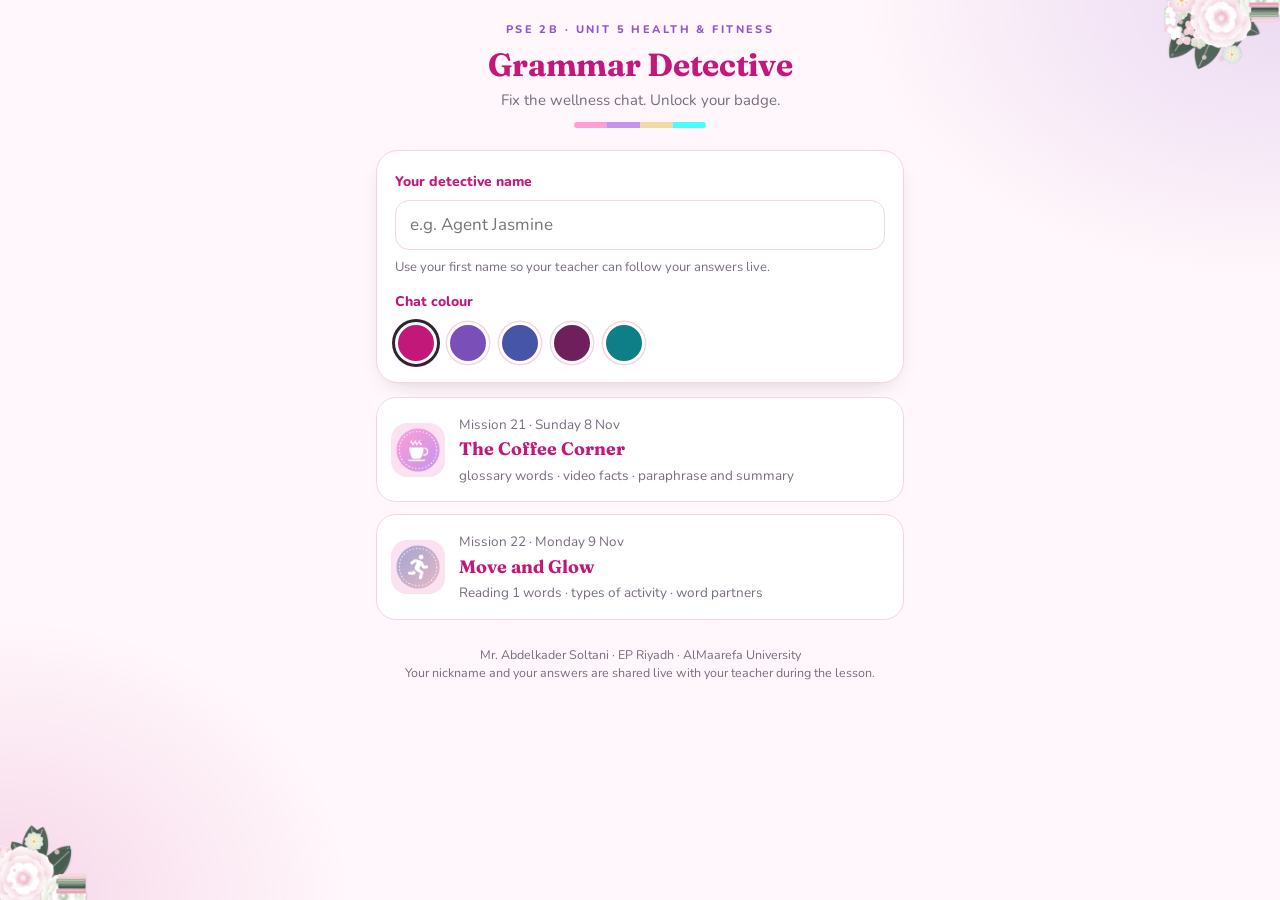
==== commit 970b4beb: "Add PSE 2B mission 22 (Move and Glow) Co-Authored-By: Claude Opus 5.5 <noreply@anthropic.com> Claude" ====
--- a/index.html
+++ b/index.html
@@ -568,6 +568,26 @@
       opts: ['According to the video, coffee may be good for our health, but we should not drink more than five cups a day.', 'Coffee is a very popular drink all over the world.', 'I love coffee, so I drink ten cups every day!'], a: 0, noClue: true,
       why: 'A summary gives the main idea in new words. One detail is not a summary, and a summary has no opinion.' }
    ]},
+ { id: 22, cls: 'PSE 2B', day: 'Monday 9 Nov', title: 'Move and Glow', group: 'Glow Gym 💜', focus: 'Reading 1 words · types of activity · word partners',
+   intro: [['Dana', 'Glow Gym group 💜 I am writing our new fitness poster!'], ['Jood', 'Send it here first. We check every word 😄']],
+   items: [
+    { who: 'Dana', msg: 'My grandmother is 88, but she is still very [[lazy]]: she walks every day! 👵', q: 'Fix the word.', type: 'choice', opts: ['active', 'serious', 'moderate'], a: 0,
+      clue: 'Doing things which involve moving and using energy.', why: 'active = moving a lot and using energy.' },
+    { who: 'Jood', msg: 'Want to lose weight? Count your [[kilometres]] 🍔', q: 'Choose the right word.', type: 'choice', opts: ['calories', 'molecules', 'minutes'], a: 0,
+      clue: 'The measurement of the energy in food.', why: 'count calories = check how much energy is in your food.' },
+    { who: 'Reem', msg: 'Two and a half hours of exercise a week is a [[huge]] amount. Not too much, not too little 👌', q: 'Fix the word.', type: 'choice', opts: ['moderate', 'serious', 'active'], a: 0,
+      clue: 'Not too much and not too little.', why: 'a moderate amount of exercise = not too much, not too little.' },
+    { who: 'Lama', msg: 'Many office workers suffer [[of]] back pain 😣', q: 'Choose the word partner.', type: 'choice', opts: ['from', 'with', 'at'], a: 0,
+      clue: 'suffer ___ + an illness or a pain.', why: 'suffer FROM back pain / stress / headaches.' },
+    { who: 'Noura', msg: 'Heart disease is a very [[funny]] illness 💔', q: 'Fix the word.', type: 'choice', opts: ['serious', 'active', 'moderate'], a: 0,
+      clue: 'Bad or dangerous.', why: 'a serious illness = a bad or dangerous illness.' },
+    { who: 'Dana', msg: 'Team sports can raise the [[self-steam]] of teenagers 💪', q: 'Fix the spelling.', type: 'choice', opts: ['self-esteem', 'self-esteam', 'selfesteem'], a: 0,
+      clue: 'e-s-t-e-e-m, with a hyphen after self.', why: 'self-esteem: self + hyphen + esteem (double e).' },
+    { who: 'Jood', msg: 'Build our poster sentence 👇', q: 'Put the words in the right order.', type: 'build', tiles: ['I', 'go', 'cycling', 'with my sister', 'every Friday.'],
+      answer: 'I go cycling with my sister every Friday.', noClue: true, why: 'go + -ing activities: go cycling, go swimming, go jogging.' },
+    { who: 'Reem', msg: 'Many young people do not ___ the importance of sleep 😴', q: 'Choose the word.', type: 'choice', opts: ['recognize', 'suffer', 'raise'], a: 0, noClue: true,
+      why: 'recognize = understand or accept that something is true.' }
+   ]},
  // PSE2B-END
 ];
 
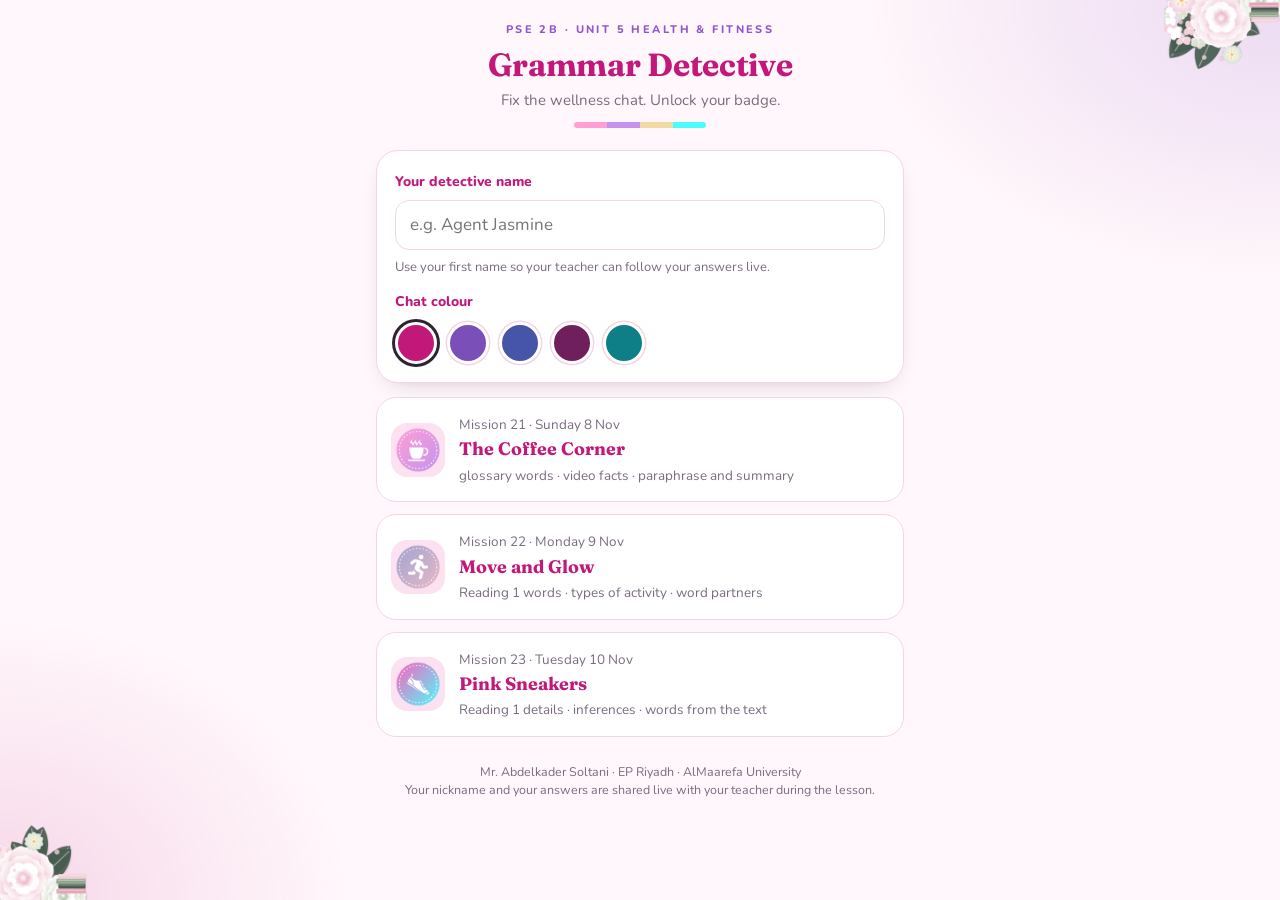
==== commit eb9829db: "PSE 2B mission 23 (Pink Sneakers): Reading 1 details and inferences Co-Authored-By: Claude Opus 5.5 " ====
--- a/index.html
+++ b/index.html
@@ -406,15 +406,15 @@
       answer: 'Mohr was 96, but he was not afraid.', noClue: true, why: 'Two full ideas + , but: Mohr was 96, but he was not afraid.' }
    ]},
  { id: 12, cls: 'PSE 1A', day: 'Monday 9 Nov', title: 'Fireball Arena', group: 'Arena Crew 🔥', focus: 'Reading 1 words · main ideas · plurals and there is / are',
-   intro: [['Coach', 'Tonight\'s show: FIVE unusual sports! 🔥🐪🐉'], ['Reporter', 'I wrote the script fast... please fix my mistakes 😬']],
+   intro: [['Coach', 'Tonight\'s show: FIVE unusual sports! 🔥🦶🐉'], ['Reporter', 'I wrote the script fast... please fix my mistakes 😬']],
    items: [
     { who: 'Reporter', msg: 'The caber toss is a very [[new]] Scottish sport.', q: 'Fix the word. Think: very, very old.', type: 'choice', opts: ['ancient', 'strange', 'modern'], a: 0,
       clue: 'From a long time ago; very old.', why: 'ancient = from a long time ago. The caber toss is an ancient Scottish sport.' },
-    { who: 'Fan', msg: 'The camel wrestling competition [[takes part]] in Ephesus every year.', q: 'Fix the phrase. It means "happens".', type: 'choice', opts: ['takes place', 'takes part', 'throws'], a: 0,
-      clue: 'take ___ = happen (for planned events).', why: 'take place = happen: The competition takes place in Ephesus every year.' },
+    { who: 'Fan', msg: 'The world toe wrestling competition [[takes part]] in England every year.', q: 'Fix the phrase. It means "happens".', type: 'choice', opts: ['takes place', 'takes part', 'throws'], a: 0,
+      clue: 'take ___ = happen (for planned events).', why: 'take place = happen: The competition takes place in England every year.' },
     { who: 'Captain', msg: 'In the caber toss, people [[catch]] a big piece of wood.', q: 'What do they really do?', type: 'choice', opts: ['throw', 'swim', 'take place'], a: 0,
       clue: 'They send it through the air with their hands.', why: 'People compete by throwing the caber as far as they can.' },
-    { who: 'Coach', msg: 'Paragraph 5: "The ball is made from coconut shells, and players set the ball on fire." Which title? 🤔', q: 'Choose the title of the paragraph.', type: 'choice', opts: ['Fireball football', 'Dragon boat racing', 'Caber toss'], a: 0, full: true,
+    { who: 'Coach', msg: 'Students in Indonesia play it, and the ball is on FIRE! Which title? 🤔', q: 'Choose the title of the paragraph.', type: 'choice', opts: ['Fireball football', 'Dragon boat racing', 'Caber toss'], a: 0, full: true,
       clue: 'Look for the key words: ball + fire.', why: 'Key words ball and fire → Fireball football (Indonesia).' },
     { who: 'Ref', msg: 'There are 22 [[person]] in each dragon boat.', q: 'Fix the plural.', type: 'choice', opts: ['people', 'persons', 'peoples'], a: 0,
       clue: 'person → irregular plural.', why: 'person → people: There are 22 people in each boat.' },
@@ -544,6 +544,46 @@
       why: 'final + ly = finally (double l).' },
     { who: 'Captain', msg: 'Last line of the poster. Build it 👇', q: 'Put the words in order.', type: 'build', tiles: ['After that', ',', 'hold', 'the weight', 'above your head', 'for 3 seconds', '.'],
       answer: 'After that, hold the weight above your head for 3 seconds.', noClue: true, why: 'Transition word + comma + verb + object + place + time.' }
+   ]},
+ { id: 19, cls: 'PSE 1A', day: 'Wednesday 18 Nov', title: 'Writing Track', group: 'Writers Club ✍️', focus: 'process paragraph: topic sentence · order · transitions · prepositions · agreement',
+   intro: [['Editor', 'Our club blog needs a paragraph about the Sydney Triathlon 🇦🇺'], ['Writer', 'Here is my draft. Please edit it before we post! 🙏']],
+   items: [
+    { who: 'Writer', msg: '[[First, the athletes swim 1,500 metres.]] The Sydney Triathlon is a race in Australia.', q: 'Which sentence should be the TOPIC sentence (first)?', type: 'choice', opts: ['The Sydney Triathlon is a race in Australia.', 'First, the athletes swim 1,500 metres.', 'I love sport.'], a: 0, full: true,
+      clue: 'A topic sentence gives the GENERAL information.', why: 'The topic sentence is general (what + where). "First, ..." is a step.' },
+    { who: 'Editor', msg: 'First the athletes swim across the bay.', q: 'What is missing after First?', type: 'choice', opts: [', (a comma)', '. (a full stop)', 'nothing'], a: 0, full: true,
+      clue: 'Transition word at the start of a sentence + ...', why: 'First, the athletes swim... (transition word + comma).' },
+    { who: 'Writer', msg: 'Next, they [[cycles]] past the central library 🚴', q: 'Fix the verb.', type: 'choice', opts: ['cycle', 'cycles', 'cycling'], a: 0,
+      clue: 'they = many → no s.', why: 'Plural subject → no -s: they cycle.' },
+    { who: 'Editor', msg: 'Then, they cycle [[over]] the tunnel.', q: 'Fix the preposition.', type: 'choice', opts: ['through', 'over', 'past'], a: 0,
+      clue: 'In one side, out of the other.', why: 'through the tunnel; over the bridge.' },
+    { who: 'Writer', msg: 'After that, they cycle over the bridge. [[My uncle visited Sydney in 2019.]]', q: 'Task: describe the triathlon. Is the second sentence related?', type: 'choice', opts: ['No: it is a personal story. Delete it.', 'Yes: it is a step.', 'Yes: it is advice.'], a: 0, full: true,
+      clue: 'Is it a step of the race?', why: 'A personal story is unrelated: delete it.' },
+    { who: 'Editor', msg: 'Finally, they run 10 kilometres [[across]] the road to the finish.', q: 'Fix the preposition: they follow the road.', type: 'choice', opts: ['along', 'across', 'under'], a: 0,
+      clue: 'Follow a long line.', why: 'along = follow a long line: run along the road.' },
+    { who: 'Writer', msg: 'It is a very [[chalenging]] race for fit athletes.', q: 'Fix the spelling.', type: 'choice', opts: ['challenging', 'chalenging', 'challanging'], a: 0, noClue: true,
+      why: 'challenging: double l, then e.' },
+    { who: 'Editor', msg: 'Last sentence for the blog. Build it 👇', q: 'Put the words in order.', type: 'build', tiles: ['Next', ',', 'the athletes', 'cycle', 'past', 'the central library', '.'],
+      answer: 'Next, the athletes cycle past the central library.', noClue: true, why: 'Transition + comma + subject + verb (agreement) + preposition + place.' }
+   ]},
+ { id: 20, cls: 'PSE 1A', day: 'Thursday 19 Nov', title: 'Final Whistle', group: 'Unit 5 Champions 🏆', focus: 'Unit 5 review: words · reading · grammar · writing',
+   intro: [['Coach', 'Final whistle for Unit 5! 🏆'], ['Captain', 'Eight last checks before the test. Ready?']],
+   items: [
+    { who: 'Coach', msg: 'The final will [[take part]] on Friday at the stadium.', q: 'Fix the phrase: when and where an event happens.', type: 'choice', opts: ['take place', 'take part', 'take care'], a: 0,
+      clue: 'An event ... place.', why: 'take place = happen. take part = participate.' },
+    { who: 'Fan', msg: 'More than 3,000 [[participations]] ran in the race.', q: 'Fix the word: people who take part.', type: 'choice', opts: ['participants', 'participations', 'participates'], a: 0,
+      clue: 'take part → a person = a ...', why: 'participant(s) = people who take part.' },
+    { who: 'Reporter', msg: 'Last year, she [[can\'t]] finish the race.', q: 'Fix the verb: it is the past.', type: 'choice', opts: ['couldn\'t', 'can\'t', 'won\'t can'], a: 0,
+      clue: 'Last year = past.', why: 'Past of can = could: she couldn\'t finish.' },
+    { who: 'Captain', msg: 'Skiing is exciting[[, however]] it is expensive ⛷️', q: 'Fix the punctuation.', type: 'choice', opts: ['. However,', ', however', ', but,'], a: 0,
+      clue: 'However starts a new sentence.', why: 'Full stop + However + comma: Skiing is exciting. However, it is expensive.' },
+    { who: 'Coach', msg: 'The runners crawl [[over]] the low nets.', q: 'Fix the preposition.', type: 'choice', opts: ['under', 'over', 'across'], a: 0,
+      clue: 'Low nets: below them.', why: 'under = below: crawl under the nets.' },
+    { who: 'Fan', msg: 'The information about the course [[are]] on the website.', q: 'Fix the verb.', type: 'choice', opts: ['is', 'are', 'be'], a: 0,
+      clue: 'information = one thing (uncountable).', why: 'Uncountable → singular: the information is...' },
+    { who: 'Reporter', msg: 'The weightlifter lifts the weight. [[He is from my city and he is very nice.]]', q: 'Task: how to lift a weight. Is the second sentence related?', type: 'choice', opts: ['No: delete it.', 'Yes: it is a step.', 'Yes: it is advice.'], a: 0, full: true, noClue: true,
+      why: 'Personal information is not a step of the process: delete it.' },
+    { who: 'Captain', msg: 'Last one! Build the sentence 👇', q: 'Put the words in order.', type: 'build', tiles: ['Are', 'you', 'able to', 'swim', 'across', 'the lake', '?'],
+      answer: 'Are you able to swim across the lake?', noClue: true, why: 'Question: Are + you + able to + verb + preposition + place?' }
    ]},
  // PSE1A-END
  // PSE2B-START (Unit 5 Health and Fitness, Unlock 3 RW&CT, 8 to 19 November)
@@ -587,6 +627,26 @@
       answer: 'I go cycling with my sister every Friday.', noClue: true, why: 'go + -ing activities: go cycling, go swimming, go jogging.' },
     { who: 'Reem', msg: 'Many young people do not ___ the importance of sleep 😴', q: 'Choose the word.', type: 'choice', opts: ['recognize', 'suffer', 'raise'], a: 0, noClue: true,
       why: 'recognize = understand or accept that something is true.' }
+   ]},
+ { id: 23, cls: 'PSE 2B', day: 'Tuesday 10 Nov', title: 'Pink Sneakers', group: 'Sneaker Squad 👟', focus: 'Reading 1 details · inferences · words from the text',
+   intro: [['Reem', 'Sneaker Squad 👟 I made a fact card from the "Keep fit!" article for our story.'], ['Dana', 'Let\'s check every fact before we post it 💕']],
+   items: [
+    { who: 'Reem', msg: 'Regular exercise reduces the risk of early death by [[50%]] 😮', q: 'Fix the number (paragraph 1).', type: 'choice', opts: ['30%', '50%', '13%'], a: 0,
+      clue: '50% is the risk of SERIOUS ILLNESS. Early death is a different number.', why: 'Regular exercise reduces the risk of early death by 30% (and serious illness by 50%).' },
+    { who: 'Lama', msg: 'Adults need two and a half hours of [[very hard]] exercise per week.', q: 'Fix the word (paragraph 2).', type: 'choice', opts: ['moderate', 'very hard', 'serious'], a: 0,
+      clue: 'Not too much and not too little: fast walking or cycling on a flat road.', why: 'two and a half hours of moderate exercise per week.' },
+    { who: 'Noura', msg: 'Many of us spend [[two hours]] or more sitting in a chair each day 🪑', q: 'Fix the detail (paragraph 2).', type: 'choice', opts: ['seven hours', 'two hours', 'ten hours'], a: 0,
+      clue: 'It is a very big number. That is the problem!', why: 'Many of us spend seven hours or more just sitting in a chair each day.' },
+    { who: 'Jood', msg: 'Team sports are [[expensive]] because the players share the cost of the court 🏀', q: 'Fix the word (paragraph 3).', type: 'choice', opts: ['cheap', 'expensive', 'dangerous'], a: 0,
+      clue: 'If five people share the cost, each person pays...?', why: 'Team sports can be cheap because all the players share the cost of the field or court.' },
+    { who: 'Dana', msg: 'Book a court at [[busy]] times to get cheap rates 🎾', q: 'Choose the word from the text.', type: 'choice', opts: ['off-peak', 'busy', 'popular'], a: 0,
+      clue: 'The times when not many people use the court.', why: 'off-peak times = when few people use a place, so it is cheaper.' },
+    { who: 'Reem', msg: '10 minutes before work + 10 at lunch + 10 after work, five days a week. Is that enough? 🤔', q: 'Read between the lines (paragraph 5).', type: 'choice', opts: ['Yes: it is 150 minutes, two and a half hours.', 'No: it is only 30 minutes.', 'No: you must exercise for one hour at a time.'], a: 0, full: true,
+      clue: '30 minutes x 5 days = ?', why: '30 x 5 = 150 minutes = two and a half hours: you have achieved the target!' },
+    { who: 'Lama', msg: 'What do you think the writer wants us to do? 💭', q: 'Make an inference about the writer\'s purpose.', type: 'choice', opts: ['to start exercising: it is easy and cheap', 'to join an expensive gym', 'to stop working and do sport all day'], a: 0, full: true, noClue: true,
+      why: 'The headings and the advice ("Go for a run", "Try...") show the writer wants to persuade us to exercise.' },
+    { who: 'Noura', msg: 'Last line for our fact card. Build it 👇', q: 'Put the words in order.', type: 'build', tiles: ['Exercise', 'improves', 'your mood', 'and', 'self-esteem', '.'],
+      answer: 'Exercise improves your mood and self-esteem.', noClue: true, why: 'Subject (one thing) + verb with -s + object: Exercise improves...' }
    ]},
  // PSE2B-END
 ];
